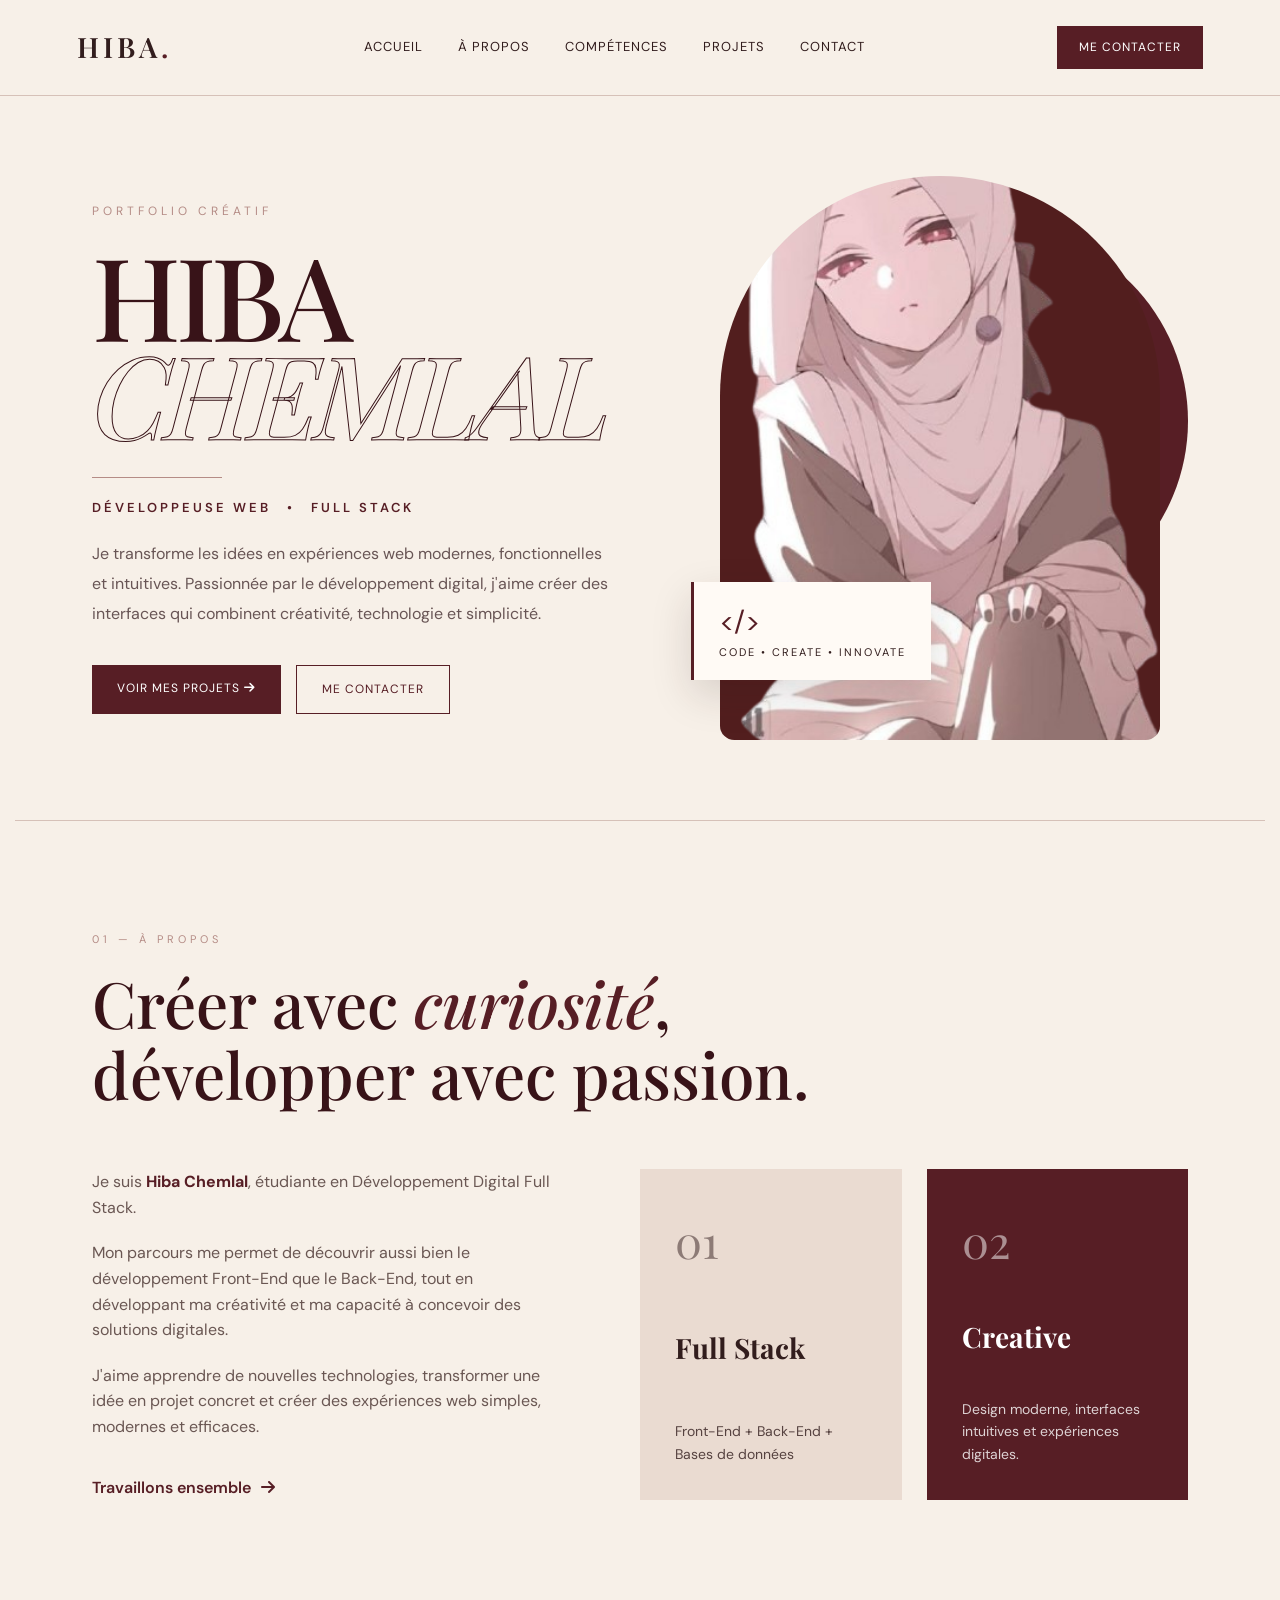
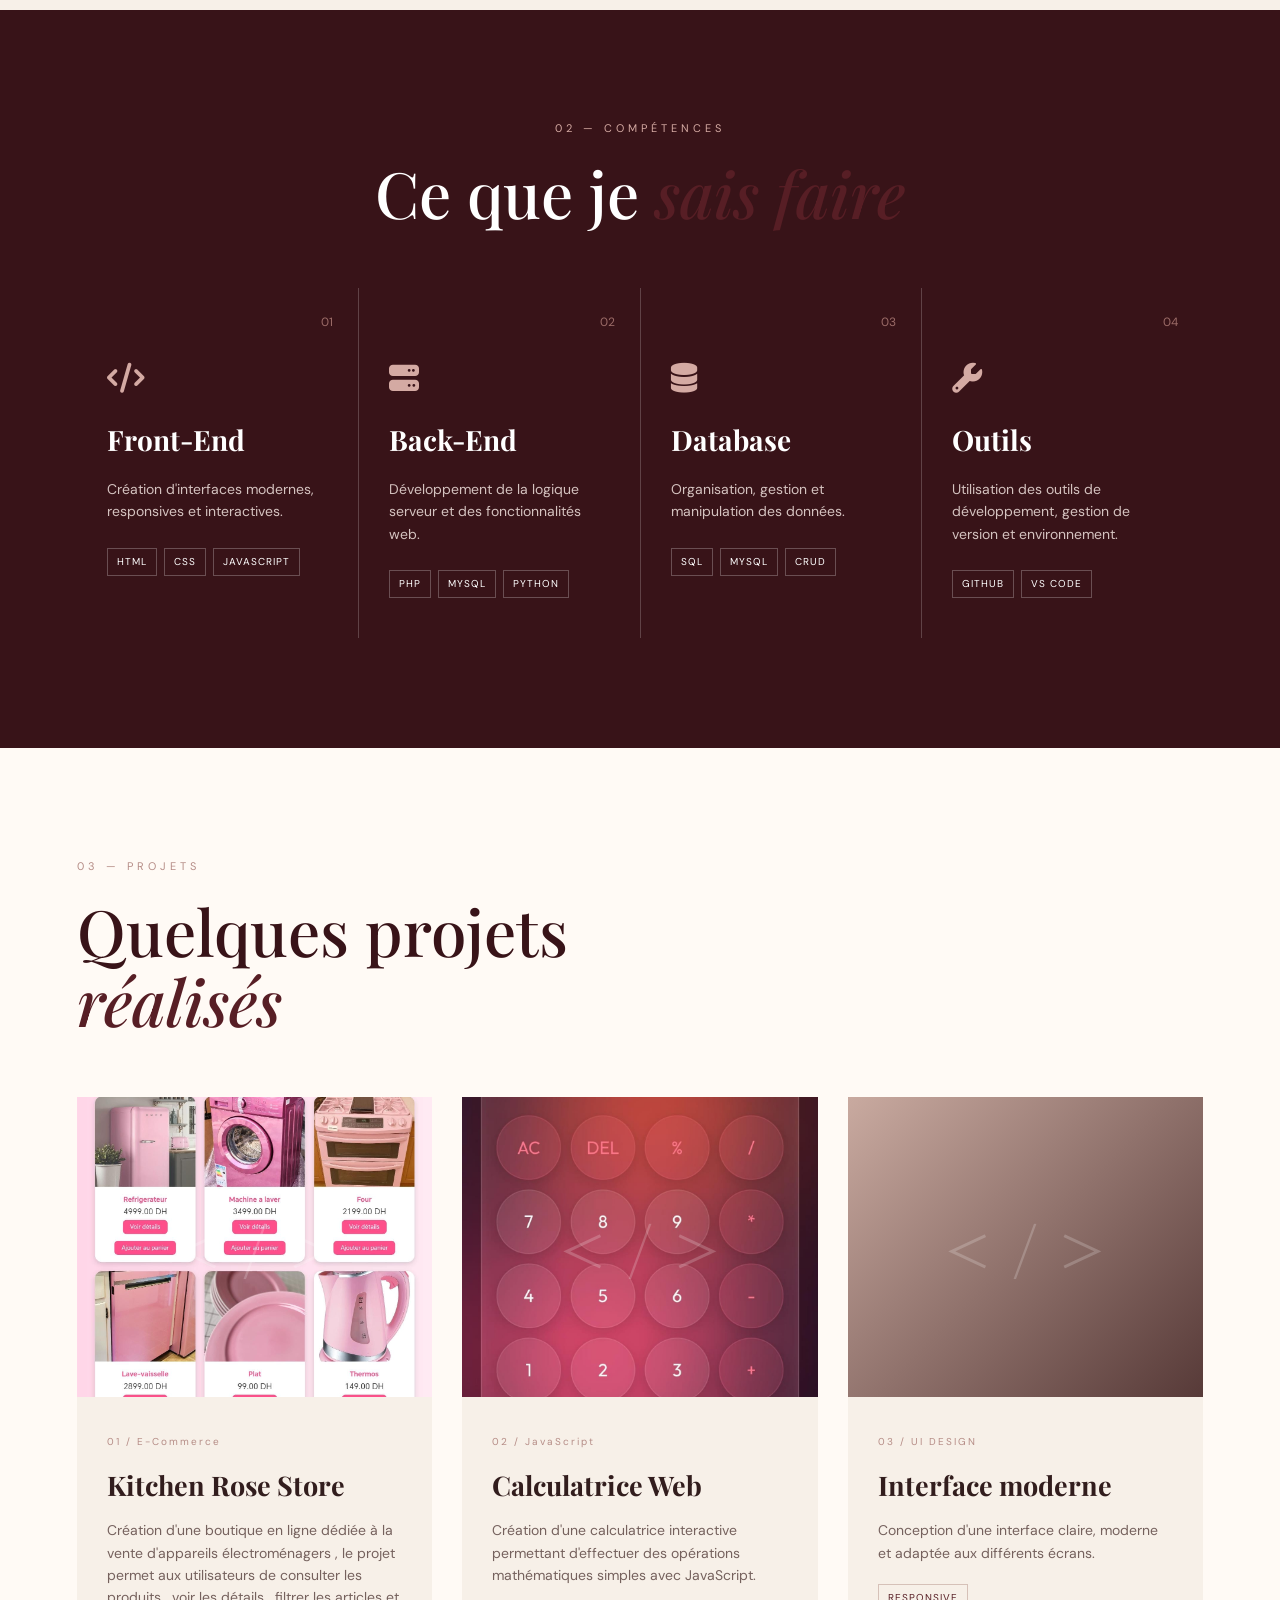
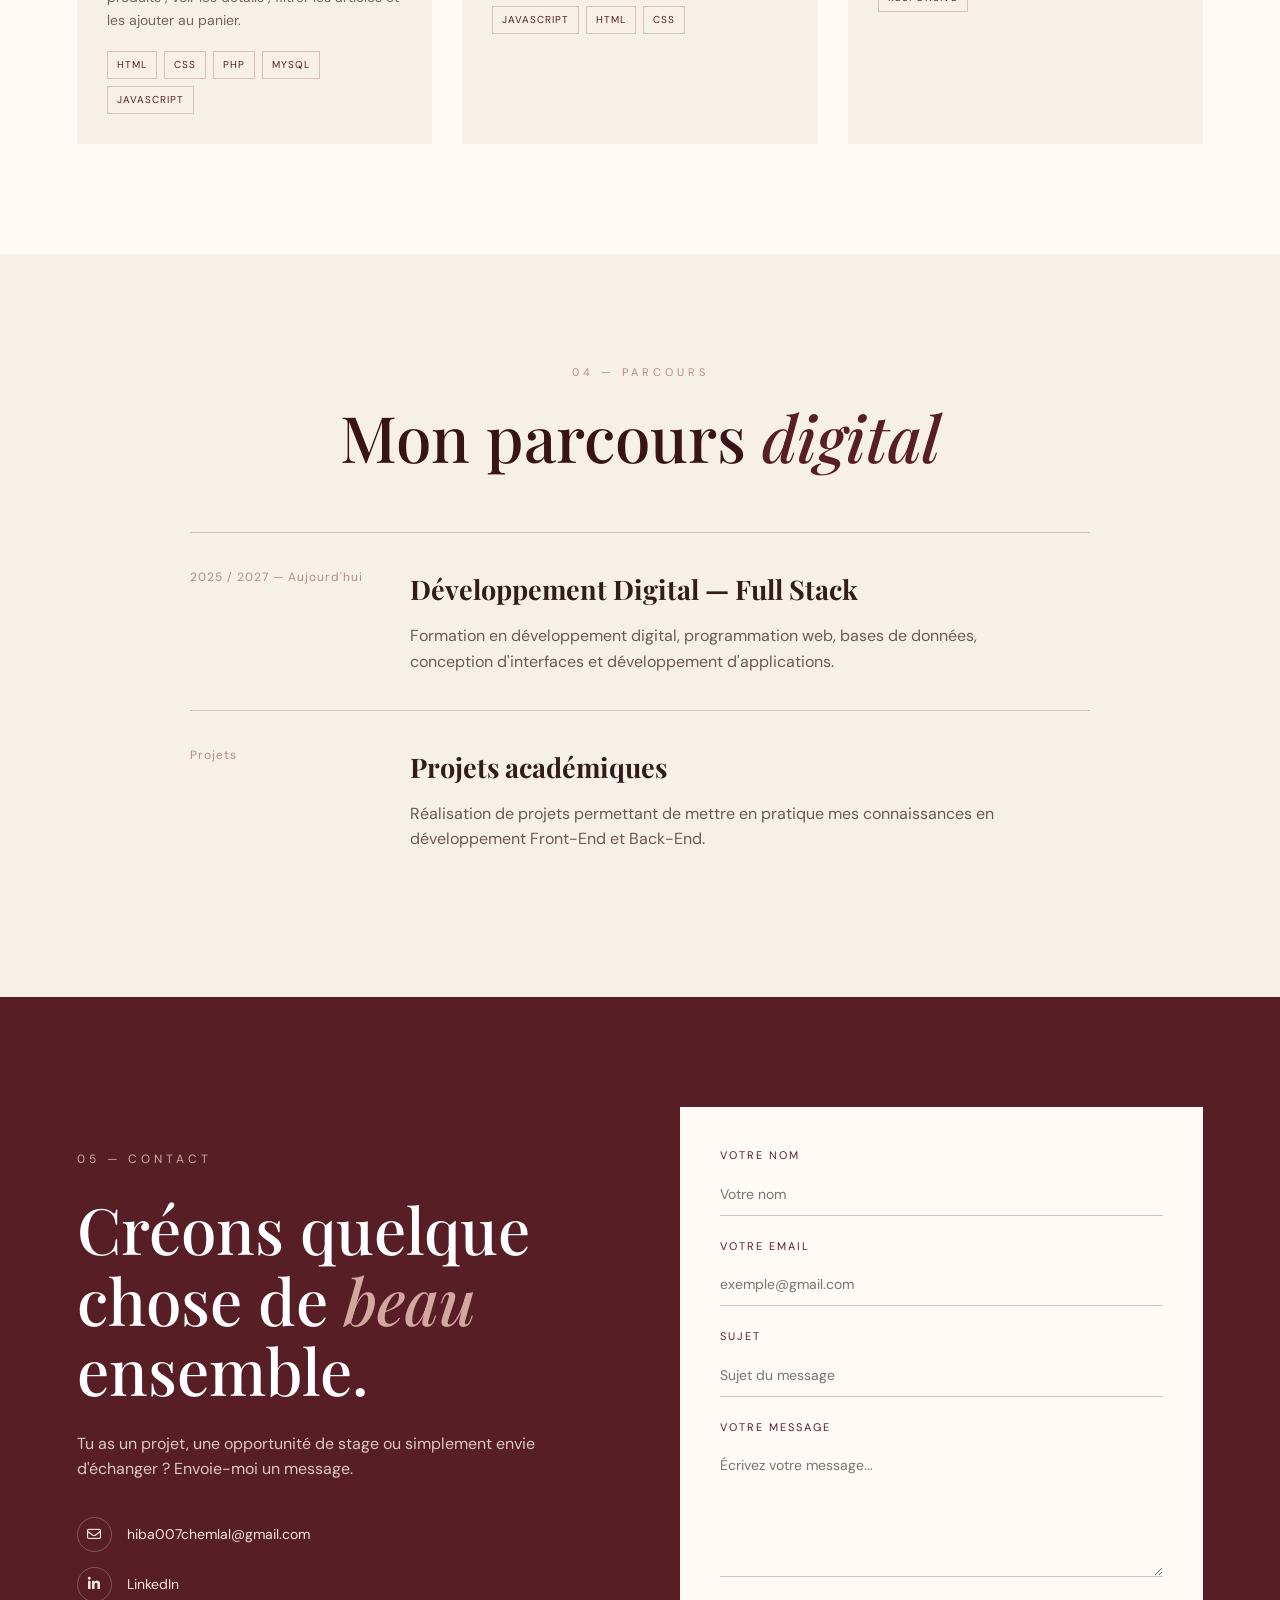
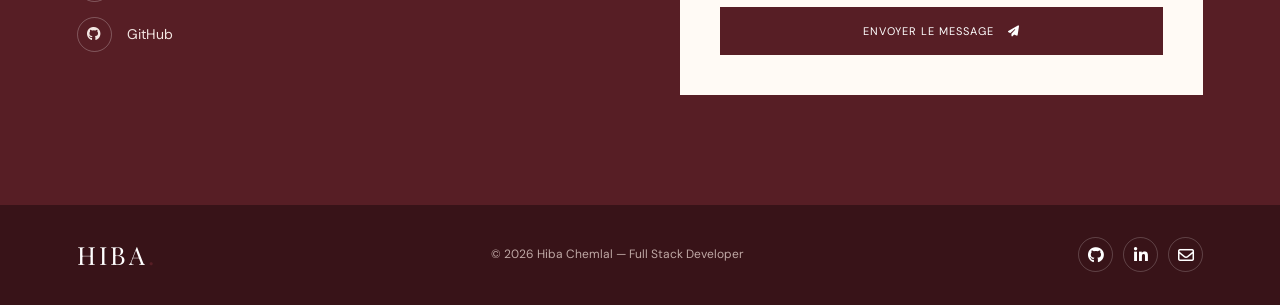
==== index.html @ 927cc849 "Update index.html" ====
<!DOCTYPE html>
<html lang="fr">

<head>
    <meta charset="UTF-8">
    <meta name="viewport" content="width=device-width, initial-scale=1.0">

    <title>Hiba Chemlal | Full Stack Developer</title>

    <meta name="description" content="Portfolio de Hiba Chemlal, étudiante en Développement Digital Full Stack.">

    <!-- Google Fonts -->
    <link rel="preconnect" href="https://fonts.googleapis.com">
    <link rel="preconnect" href="https://fonts.gstatic.com" crossorigin>

    <link
        href="https://fonts.googleapis.com/css2?family=DM+Sans:wght@400;500;600;700&family=Playfair+Display:ital,wght@0,500;0,600;1,500&display=swap"
        rel="stylesheet">

    <!-- Icons -->
    <link rel="stylesheet" href="https://cdnjs.cloudflare.com/ajax/libs/font-awesome/6.5.2/css/all.min.css">
    <style>
        /* =========================================
   RESET
========================================= */

        * {
            margin: 0;
            padding: 0;
            box-sizing: border-box;
        }

        html {
            scroll-behavior: smooth;
        }

        body {
            font-family: "DM Sans", sans-serif;
            background: #f7f0e8;
            color: #321d1d;
            line-height: 1.6;
        }

        a {
            text-decoration: none;
            color: inherit;
        }

        img {
            max-width: 100%;
            display: block;
        }


        /* =========================================
   VARIABLES
========================================= */

        :root {

            --cream: #f7f0e8;

            --cream-light: #fffaf5;

            --brown: #321d1d;

            --wine: #571e25;

            --wine-dark: #381318;

            --rose: #b58c86;

            --line: #d6c1b8;

            --white: #ffffff;

            --max-width: 1250px;
        }


        /* =========================================
   HEADER
========================================= */

        .header {

            width: 100%;

            padding: 25px 6%;

            display: flex;

            align-items: center;

            justify-content: space-between;

            border-bottom: 1px solid var(--line);

            background: rgba(247, 240, 232, 0.95);

            position: sticky;

            top: 0;

            z-index: 1000;

            backdrop-filter: blur(10px);
        }


        .logo {

            font-family: "Playfair Display", serif;

            font-size: 28px;

            letter-spacing: 4px;

            font-weight: 600;
        }

        .logo span,
        .footer-logo span {

            color: var(--wine);

        }


        .navbar {

            display: flex;

            gap: 35px;
        }


        .navbar a {

            font-size: 13px;

            text-transform: uppercase;

            letter-spacing: 1px;

            position: relative;
        }


        .navbar a::after {

            content: "";

            position: absolute;

            bottom: -7px;

            left: 0;

            width: 0;

            height: 1px;

            background: var(--wine);

            transition: 0.3s;
        }


        .navbar a:hover::after {

            width: 100%;
        }


        .header-btn {

            background: var(--wine);

            color: white;

            padding: 12px 22px;

            font-size: 12px;

            text-transform: uppercase;

            letter-spacing: 1px;

            transition: 0.3s;
        }


        .header-btn:hover {

            background: var(--brown);

            transform: translateY(-2px);
        }


        /* =========================================
   HERO
========================================= */

        .hero {

            max-width: var(--max-width);

            margin: auto;

            min-height: 680px;

            padding: 80px 6%;

            display: grid;

            grid-template-columns: 1.05fr 0.95fr;

            align-items: center;

            gap: 50px;

            position: relative;

            overflow: hidden;
        }


        .hero-content {

            position: relative;

            z-index: 2;
        }


        .small-title {

            font-size: 12px;

            letter-spacing: 4px;

            text-transform: uppercase;

            color: var(--rose);

            margin-bottom: 25px;
        }


        .hero h1 {

            font-family: "Playfair Display", serif;

            font-size: clamp(70px, 9vw, 135px);

            font-weight: 500;

            line-height: 0.85;

            letter-spacing: -5px;

            color: var(--wine-dark);
        }


        .hero h1 span {

            font-style: italic;

            color: transparent;

            -webkit-text-stroke: 1px var(--wine-dark);
        }


        .hero-line {

            width: 130px;

            height: 1px;

            background: var(--rose);

            margin: 35px 0 20px;
        }


        .role {

            font-size: 13px;

            letter-spacing: 3px;

            color: var(--wine);

            font-weight: 600;

            margin-bottom: 20px;
        }


        .role span {

            margin: 0 10px;
        }


        .intro {

            max-width: 520px;

            color: #685555;

            font-size: 16px;

            line-height: 1.9;
        }


        .hero-buttons {

            display: flex;

            gap: 15px;

            margin-top: 35px;

            flex-wrap: wrap;
        }


        .btn {

            padding: 14px 25px;

            font-size: 12px;

            text-transform: uppercase;

            letter-spacing: 1px;

            transition: 0.3s;
        }


        .btn.primary {

            background: var(--wine);

            color: white;
        }


        .btn.primary:hover {

            background: var(--brown);

            transform: translateY(-3px);
        }


        .btn.secondary {

            border: 1px solid var(--wine);

            color: var(--wine);
        }


        .btn.secondary:hover {

            background: var(--wine);

            color: white;
        }


        /* =========================================
   HERO IMAGE
========================================= */

        .hero-image {

            position: relative;

            display: flex;

            justify-content: center;

            align-items: center;
        }


        .photo-container {

            width: min(440px, 90%);

            aspect-ratio: 0.78;

            overflow: hidden;

            position: relative;

            z-index: 2;

            border-radius: 230px 230px 15px 15px;

            background: var(--wine);
        }


        .photo-container img {

            width: 100%;

            height: 100%;

            object-fit: cover;
        }


        .image-decoration {

            position: absolute;

            width: 390px;

            height: 390px;

            background: var(--wine);

            border-radius: 50%;

            top: 50px;

            right: 0;

            z-index: 0;
        }


        .code-card {

            position: absolute;

            left: 0;

            bottom: 60px;

            z-index: 5;

            background: var(--cream-light);

            padding: 18px 25px;

            box-shadow: 0 15px 40px rgba(50, 29, 29, 0.15);

            border-left: 3px solid var(--wine);
        }


        .code-card span {

            font-size: 28px;

            color: var(--wine);
        }


        .code-card p {

            font-size: 11px;

            letter-spacing: 2px;

            text-transform: uppercase;
        }


        /* =========================================
   SECTIONS
========================================= */

        .section {

            max-width: var(--max-width);

            margin: auto;

            padding: 110px 6%;
        }


        .section-heading {

            margin-bottom: 60px;
        }


        .section-heading.centered {

            text-align: center;
        }


        .section-heading>p {

            color: var(--rose);

            font-size: 11px;

            letter-spacing: 4px;

            margin-bottom: 20px;
        }


        .section-heading h2 {

            font-family: "Playfair Display", serif;

            font-weight: 500;

            font-size: clamp(42px, 5vw, 70px);

            line-height: 1.1;

            color: var(--wine-dark);
        }


        .section-heading h2 em {

            color: var(--wine);

            font-weight: 500;
        }


        /* =========================================
   ABOUT
========================================= */

        .about {

            border-top: 1px solid var(--line);
        }


        .about-grid {

            display: grid;

            grid-template-columns: 2fr 1fr 1fr;

            gap: 25px;

            align-items: stretch;
        }


        .about-text {

            padding-right: 50px;
        }


        .about-text p {

            margin-bottom: 20px;

            color: #6a5753;
        }


        .about-text strong {

            color: var(--wine);
        }


        .text-link {

            display: inline-flex;

            align-items: center;

            gap: 10px;

            color: var(--wine);

            font-weight: 600;

            margin-top: 15px;
        }


        .text-link i {

            transition: 0.3s;
        }


        .text-link:hover i {

            transform: translateX(6px);
        }


        .about-card {

            padding: 35px;

            background: #eadbd1;

            min-height: 260px;

            display: flex;

            flex-direction: column;

            justify-content: space-between;
        }


        .about-card.dark {

            background: var(--wine);

            color: white;
        }


        .number {

            font-family: "Playfair Display", serif;

            font-size: 45px;

            opacity: 0.5;
        }


        .about-card h3 {

            font-family: "Playfair Display", serif;

            font-size: 28px;
        }


        .about-card p {

            font-size: 14px;

            opacity: 0.8;
        }


        /* =========================================
   SKILLS
========================================= */

        .skills {

            background: var(--wine-dark);

            max-width: none;

            color: white;

            padding-left: 6%;

            padding-right: 6%;
        }


        .skills .section-heading h2 {

            color: white;
        }


        .skills .section-heading>p {

            color: #d5aaa3;
        }


        .skills-grid {

            max-width: var(--max-width);

            margin: auto;

            display: grid;

            grid-template-columns: repeat(4, 1fr);

            gap: 1px;

            background: rgba(255, 255, 255, 0.2);
        }


        .skill-card {

            padding: 40px 30px;

            background: var(--wine-dark);

            min-height: 330px;

            position: relative;

            transition: 0.3s;
        }


        .skill-card:hover {

            background: #4b191f;

            transform: translateY(-5px);
        }


        .skill-number {

            position: absolute;

            top: 25px;

            right: 25px;

            color: #9c6c68;

            font-size: 12px;
        }


        .skill-card>i {

            font-size: 30px;

            margin-top: 35px;

            margin-bottom: 25px;

            color: #d4aaa3;
        }


        .skill-card h3 {

            font-family: "Playfair Display", serif;

            font-size: 28px;

            margin-bottom: 15px;
        }


        .skill-card p {

            color: #d5c3c0;

            font-size: 14px;

            margin-bottom: 25px;
        }


        .tags {

            display: flex;

            flex-wrap: wrap;

            gap: 7px;
        }


        .tags span,
        .project-tags span {

            border: 1px solid rgba(255, 255, 255, 0.25);

            padding: 5px 9px;

            font-size: 10px;

            text-transform: uppercase;

            letter-spacing: 1px;
        }


        /* =========================================
   PROJECTS
========================================= */

        .projects {

            background: var(--cream-light);

            max-width: none;

            padding-left: 6%;

            padding-right: 6%;
        }


        .projects>.section-heading,
        .projects-grid {

            max-width: var(--max-width);

            margin-left: auto;

            margin-right: auto;
        }


        .projects-grid {

            display: grid;

            grid-template-columns: repeat(3, 1fr);

            gap: 30px;
        }


        .project-card {

            background: var(--cream);

            overflow: hidden;

            transition: 0.3s;
        }


        .project-card:hover {

            transform: translateY(-8px);

            box-shadow: 0 20px 50px rgba(50, 29, 29, 0.12);
        }


        .project-image {

            height: 300px;

            position: relative;

            display: flex;

            align-items: center;

            justify-content: center;

            overflow: hidden;
        }


        .project-one {
    background-image: url('e-boutique.jpeg'); 
    background-size: cover;
    background-position: center;
}

.project-two {
    background-image: url('calculator.jpeg'); 
    background-size: cover;
    background-position: center;
}

        .project-three {

            background:
                linear-gradient(135deg,
                    #c9aaa0,
                    #573a38);
        }


        .project-image::before {

            content: "< / >";

            font-family: "Playfair Display", serif;

            font-size: 75px;

            color: rgba(255, 255, 255, 0.2);

            position: absolute;
        }


        .project-overlay {

            position: absolute;

            inset: 0;

            display: flex;

            justify-content: center;

            align-items: center;

            background: rgba(55, 18, 23, 0.75);

            opacity: 0;

            transition: 0.3s;
        }


        .project-overlay i {

            color: white;

            font-size: 30px;
        }


        .project-card:hover .project-overlay {

            opacity: 1;
        }


        .project-info {

            padding: 30px;
        }


        .project-info>span {

            font-size: 10px;

            color: var(--rose);

            letter-spacing: 2px;
        }


        .project-info h3 {

            font-family: "Playfair Display", serif;

            font-size: 27px;

            margin: 12px 0;
        }


        .project-info p {

            color: #75615d;

            font-size: 14px;

            margin-bottom: 20px;
        }


        .project-tags {

            display: flex;

            flex-wrap: wrap;

            gap: 7px;
        }


        .project-tags span {

            color: var(--wine);

            border-color: var(--line);
        }


        /* =========================================
   EXPERIENCE
========================================= */

        .timeline {

            max-width: 900px;

            margin: auto;
        }


        .timeline-item {

            display: grid;

            grid-template-columns: 180px 1fr;

            gap: 40px;

            padding: 35px 0;

            border-top: 1px solid var(--line);
        }


        .timeline-date {

            color: var(--rose);

            font-size: 12px;

            letter-spacing: 1px;
        }


        .timeline-content h3 {

            font-family: "Playfair Display", serif;

            font-size: 27px;

            margin-bottom: 12px;
        }


        .timeline-content p {

            color: #6b5955;

            max-width: 650px;
        }


        /* =========================================
   CONTACT
========================================= */

        .contact {

            max-width: none;

            background: var(--wine);

            color: white;

            padding-left: 6%;

            padding-right: 6%;
        }


        .contact-container {

            max-width: var(--max-width);

            margin: auto;

            display: grid;

            grid-template-columns: 1fr 1fr;

            gap: 80px;

            align-items: center;
        }


        .contact-intro .small-title {

            color: #d4aaa3;
        }


        .contact-intro h2 {

            font-family: "Playfair Display", serif;

            font-size: clamp(45px, 5vw, 70px);

            line-height: 1.1;

            font-weight: 500;

            margin-bottom: 25px;
        }


        .contact-intro h2 em {

            color: #d3a7a0;
        }


        .contact-intro>p:not(.small-title) {

            color: #dbc9c6;

            max-width: 500px;

            margin-bottom: 35px;
        }


        .contact-links {

            display: flex;

            flex-direction: column;

            gap: 15px;
        }


        .contact-links a {

            display: flex;

            align-items: center;

            gap: 15px;

            color: #f3e6e2;

            font-size: 14px;
        }


        .contact-links i {

            width: 35px;

            height: 35px;

            border: 1px solid rgba(255, 255, 255, 0.25);

            border-radius: 50%;

            display: flex;

            align-items: center;

            justify-content: center;
        }


        /* FORM */

        .contact-form-box {

            background: var(--cream-light);

            color: var(--brown);

            padding: 40px;
        }


        .input-group {

            margin-bottom: 22px;
        }


        .input-group label {

            display: block;

            font-size: 11px;

            text-transform: uppercase;

            letter-spacing: 2px;

            margin-bottom: 8px;

            color: var(--wine);
        }


        .input-group input,
        .input-group textarea {

            width: 100%;

            border: none;

            border-bottom: 1px solid var(--line);

            background: transparent;

            padding: 12px 0;

            outline: none;

            font-family: inherit;

            font-size: 14px;

            color: var(--brown);

            resize: vertical;
        }


        .input-group input:focus,
        .input-group textarea:focus {

            border-color: var(--wine);
        }


        .send-btn {

            width: 100%;

            border: none;

            background: var(--wine);

            color: white;

            padding: 17px;

            cursor: pointer;

            font-family: inherit;

            text-transform: uppercase;

            letter-spacing: 1px;

            font-size: 11px;

            transition: 0.3s;
        }


        .send-btn:hover {

            background: var(--brown);
        }


        .send-btn i {

            margin-left: 10px;
        }


        /* =========================================
   FOOTER
========================================= */

        footer {

            background: var(--wine-dark);

            color: white;

            padding: 30px 6%;

            display: flex;

            justify-content: space-between;

            align-items: center;

            gap: 20px;

            flex-wrap: wrap;
        }


        .footer-logo {

            font-family: "Playfair Display", serif;

            font-size: 25px;

            letter-spacing: 3px;
        }


        footer p {

            color: #bfa8a5;

            font-size: 12px;
        }


        .socials {

            display: flex;

            gap: 10px;
        }


        .socials a {

            width: 35px;

            height: 35px;

            border: 1px solid rgba(255, 255, 255, 0.2);

            border-radius: 50%;

            display: flex;

            align-items: center;

            justify-content: center;

            transition: 0.3s;
        }


        .socials a:hover {

            background: white;

            color: var(--wine);
        }


        /* =========================================
   RESPONSIVE — TABLET
========================================= */

        @media (max-width: 1000px) {

            .navbar {

                gap: 15px;
            }

            .header-btn {

                display: none;
            }

            .hero {

                grid-template-columns: 1fr 1fr;

                padding-top: 60px;
            }

            .hero h1 {

                font-size: 80px;
            }

            .skills-grid {

                grid-template-columns: repeat(2, 1fr);
            }

            .projects-grid {

                grid-template-columns: 1fr 1fr;
            }

            .about-grid {

                grid-template-columns: 1fr 1fr;
            }

            .about-text {

                grid-column: 1 / -1;

                padding-right: 0;
            }

        }


        /* =========================================
   RESPONSIVE — MOBILE
========================================= */

        @media (max-width: 700px) {

            .header {

                padding: 18px 5%;

                position: relative;
            }

            .navbar {

                display: none;
            }

            .logo {

                font-size: 23px;
            }


            .hero {

                grid-template-columns: 1fr;

                padding: 60px 5%;

                text-align: center;

                min-height: auto;
            }


            .hero h1 {

                font-size: clamp(60px, 18vw, 90px);

                letter-spacing: -3px;
            }


            .hero-line {

                margin: 25px auto 18px;
            }


            .intro {

                margin: auto;
            }


            .hero-buttons {

                justify-content: center;
            }


            .hero-image {

                margin-top: 40px;
            }


            .image-decoration {

                width: 300px;

                height: 300px;

                right: 50%;

                transform: translateX(50%);
            }


            .photo-container {

                width: 75%;

            }


            .code-card {

                left: 3%;

                bottom: 30px;
            }


            .section {

                padding: 80px 5%;
            }


            .section-heading {

                margin-bottom: 40px;
            }


            .section-heading h2 {

                font-size: 45px;
            }


            .about-grid {

                grid-template-columns: 1fr;
            }


            .about-text {

                grid-column: auto;
            }


            .skills {

                padding-left: 5%;

                padding-right: 5%;
            }


            .skills-grid {

                grid-template-columns: 1fr;
            }


            .projects {

                padding-left: 5%;

                padding-right: 5%;
            }


            .projects-grid {

                grid-template-columns: 1fr;
            }


            .project-image {

                height: 250px;
            }


            .timeline-item {

                grid-template-columns: 1fr;

                gap: 10px;
            }


            .contact {

                padding-left: 5%;

                padding-right: 5%;
            }


            .contact-container {

                grid-template-columns: 1fr;

                gap: 50px;
            }


            .contact-form-box {

                padding: 25px;
            }


            .contact-intro h2 {

                font-size: 48px;
            }


            footer {

                flex-direction: column;

                text-align: center;
            }

        }


        /* =========================================
   SMALL MOBILE
========================================= */

        @media (max-width: 400px) {

            .hero h1 {

                font-size: 57px;
            }

            .section-heading h2 {

                font-size: 38px;
            }

            .contact-intro h2 {

                font-size: 40px;
            }

            .photo-container {

                width: 85%;
            }

        }

        .project-one iframe {
            width: 100%;
            height: 100%;
            border: none;
        }
    </style>
</head>

<body>

    <!-- ================= HEADER ================= -->

    <header class="header">

        <div class="logo">
            HIBA<span>.</span>
        </div>

        <nav class="navbar">
            <a href="#home">Accueil</a>
            <a href="#about">À propos</a>
            <a href="#skills">Compétences</a>
            <a href="#projects">Projets</a>
            <a href="#contact">Contact</a>
        </nav>

        <a href="#contact" class="header-btn">
            Me contacter
        </a>

    </header>


    <!-- ================= HERO ================= -->

    <section id="home" class="hero">

        <div class="hero-content">

            <p class="small-title">
                PORTFOLIO CRÉATIF
            </p>

            <h1>
                HIBA<br>
                <span>CHEMLAL</span>
            </h1>

            <div class="hero-line"></div>

            <p class="role">
                DÉVELOPPEUSE WEB <span>•</span> FULL STACK
            </p>

            <p class="intro">
                Je transforme les idées en expériences web modernes,
                fonctionnelles et intuitives. Passionnée par le
                développement digital, j'aime créer des interfaces
                qui combinent créativité, technologie et simplicité.
            </p>

            <div class="hero-buttons">

                <a href="#projects" class="btn primary">
                    Voir mes projets
                    <i class="fa-solid fa-arrow-right"></i>
                </a>

                <a href="#contact" class="btn secondary">
                    Me contacter
                </a>

            </div>

        </div>


        <div class="hero-image">

            <div class="image-decoration"></div>

            <div class="photo-container">

                <!-- Mets ta photo dans avatar.png -->

                <img src="avatar.png" alt="Photo de Hiba Chemlal">

            </div>

            <div class="code-card">
                <span>&lt;/&gt;</span>
                <p>Code • Create • Innovate</p>
            </div>

        </div>

    </section>


    <!-- ================= ABOUT ================= -->

    <section id="about" class="about section">

        <div class="section-heading">

            <p>01 — À PROPOS</p>

            <h2>
                Créer avec <em>curiosité</em>,<br>
                développer avec passion.
            </h2>

        </div>


        <div class="about-grid">

            <div class="about-text">

                <p>
                    Je suis <strong>Hiba Chemlal</strong>, étudiante en
                    Développement Digital Full Stack.
                </p>

                <p>
                    Mon parcours me permet de découvrir aussi bien
                    le développement Front-End que le Back-End,
                    tout en développant ma créativité et ma capacité
                    à concevoir des solutions digitales.
                </p>

                <p>
                    J'aime apprendre de nouvelles technologies,
                    transformer une idée en projet concret et créer
                    des expériences web simples, modernes et efficaces.
                </p>

                <a href="#contact" class="text-link">
                    Travaillons ensemble
                    <i class="fa-solid fa-arrow-right"></i>
                </a>

            </div>


            <div class="about-card">

                <div class="number">01</div>

                <h3>
                    Full Stack
                </h3>

                <p>
                    Front-End + Back-End + Bases de données
                </p>

            </div>


            <div class="about-card dark">

                <div class="number">02</div>

                <h3>
                    Creative
                </h3>

                <p>
                    Design moderne, interfaces intuitives
                    et expériences digitales.
                </p>

            </div>

        </div>

    </section>


    <!-- ================= SKILLS ================= -->

    <section id="skills" class="skills section">

        <div class="section-heading centered">

            <p>02 — COMPÉTENCES</p>

            <h2>
                Ce que je <em>sais faire</em>
            </h2>

        </div>


        <div class="skills-grid">

            <div class="skill-card">

                <span class="skill-number">01</span>

                <i class="fa-solid fa-code"></i>

                <h3>Front-End</h3>

                <p>
                    Création d'interfaces modernes,
                    responsives et interactives.
                </p>

                <div class="tags">
                    <span>HTML</span>
                    <span>CSS</span>
                    <span>JavaScript</span>
                </div>

            </div>


            <div class="skill-card">

                <span class="skill-number">02</span>

                <i class="fa-solid fa-server"></i>

                <h3>Back-End</h3>

                <p>
                    Développement de la logique serveur
                    et des fonctionnalités web.
                </p>

                <div class="tags">
                    <span>PHP</span>
                    <span>MySQL</span>
                    <span>Python</span>
                </div>

            </div>
            <div class="skill-card">

                <span class="skill-number">03</span>

                <i class="fa-solid fa-database"></i>

                <h3>Database</h3>

                <p>
                    Organisation, gestion et manipulation
                    des données.
                </p>

                <div class="tags">
                    <span>SQL</span>
                    <span>MySQL</span>
                    <span>CRUD</span>
                </div>

            </div>
            <div class="skill-card">

                <span class="skill-number">04</span>

                <i class="fa-solid fa-wrench"></i>

                <h3>Outils</h3>

                <p>
                    Utilisation des outils de développement,
                    gestion de version et environnement.
                </p>

                <div class="tags">
                    <span>GitHub</span>
                    <span>VS Code</span>
                </div>

            </div>
        </div>

    </section>


    <!-- ================= PROJECTS ================= -->

    <section id="projects" class="projects section">

        <div class="section-heading">

            <p>03 — PROJETS</p>

            <h2>
                Quelques projets<br>
                <em>réalisés</em>
            </h2>

        </div>


        <div class="projects-grid">


            <article class="project-card">

                <div class="project-image project-one">

                    <div class="project-overlay">
                        <a href="http://kitchenrosestore.kesug.com" target="_blank">
                            <i class="fa-solid fa-arrow-up-right-from-square"></i>
                        </a>
                    </div>

                </div>

                <div class="project-info">

                    <span>01 / E-Commerce</span>

                    <h3>
                        Kitchen Rose Store
                    </h3>

                    <p>
                        Création d'une boutique en ligne dédiée à la vente d'appareils électroménagers , le projet
                        permet aux utilisateurs de consulter les produits , voir les détails , filtrer les articles et
                        les ajouter au panier.
                    </p>

                    <div class="project-tags">
                        <span>HTML</span>
                        <span>CSS</span>
                        <span>PHP</span>
                        <span>MySQL</span>
                        <span>JavaScript</span>
                    </div>
                </div>
            </article>
            <article class="project-card">
    <div class="project-image project-two">
        <div class="project-overlay">
            <a href="https://hiba-007-chemlal.github.io/hiba-chemlal-portfolio/calculatrice.html" target="_blank">
                <i class="fa-solid fa-arrow-up-right-from-square"></i>
            </a>
        </div>
    </div>
    <div class="project-info">
        <span>02 / JavaScript</span>
        <h3>Calculatrice Web</h3>
        <p>
            Création d'une calculatrice interactive permettant d'effectuer des opérations mathématiques simples avec JavaScript.
        </p>
        <div class="project-tags">
            <span>JavaScript</span>
            <span>HTML</span>
            <span>CSS</span>
        </div>
    </div>
</article>
            <article class="project-card">
                <div class="project-image project-three">
                    <div class="project-overlay">
                        <i class="fa-solid fa-arrow-up-right-from-square"></i>
                    </div>
                </div>
                <div class="project-info">
                    <span>03 / UI DESIGN</span>
                    <h3>
                        Interface moderne
                    </h3>
                    <p>
                        Conception d'une interface claire,
                        moderne et adaptée aux différents écrans.
                    </p>
                    <div class="project-tags">
                        <span>Responsive</span>
                    </div>
                </div>
            </article>
        </div>
    </section>
    <!-- ================= EXPERIENCE ================= -->
    <section class="experience section">
        <div class="section-heading centered">
            <p>04 — PARCOURS</p>
            <h2>
                Mon parcours <em>digital</em>
            </h2>
        </div>
        <div class="timeline">
            <div class="timeline-item">
                <div class="timeline-date">
                    2025 / 2027 — Aujourd'hui
                </div>
                <div class="timeline-content">
                    <h3>
                        Développement Digital — Full Stack
                    </h3>
                    <p>
                        Formation en développement digital,
                        programmation web, bases de données,
                        conception d'interfaces et développement
                        d'applications.
                    </p>
                </div>
            </div>
            <div class="timeline-item">
                <div class="timeline-date">
                    Projets
                </div>
                <div class="timeline-content">
                    <h3>
                        Projets académiques
                    </h3>
                    <p>
                        Réalisation de projets permettant de mettre
                        en pratique mes connaissances en développement
                        Front-End et Back-End.
                    </p>
                </div>
            </div>
        </div>
    </section>
    <!-- ================= CONTACT ================= -->
    <section id="contact" class="contact section">
        <div class="contact-container">
            <div class="contact-intro">
                <p class="small-title">
                    05 — CONTACT
                </p>
                <h2>
                    Créons quelque chose
                    de <em>beau</em> ensemble.
                </h2>
                <p>
                    Tu as un projet, une opportunité de stage
                    ou simplement envie d'échanger ?
                    Envoie-moi un message.
                </p>
                <div class="contact-links">
                    <a href="mailto:hiba007chemlal@gmail.com">
                        <i class="fa-regular fa-envelope"></i>
                        hiba007chemlal@gmail.com
                    </a>
                    <a
                        href="https://www.linkedin.com/in/hiba-chemlal-0210b743a?utm_source=share_via&utm_content=profile&utm_medium=member_android">
                        <i class="fa-brands fa-linkedin-in"></i>
                        LinkedIn
                    </a>
                    <a href="https://github.com/Hiba-007-Chemlal/hiba-chemlal-portfolio">
                        <i class="fa-brands fa-github"></i>
                        GitHub
                    </a>
                </div>
            </div>
            <!-- FORMULAIRE -->
            <div class="contact-form-box">
                <form id="contactForm">
                    <div class="input-group">
                        <label for="name">
                            Votre nom
                        </label>
                        <input type="text" id="name" placeholder="Votre nom" required>
                    </div>
                    <div class="input-group">
                        <label for="email">
                            Votre email
                        </label>
                        <input type="email" id="email" placeholder="exemple@gmail.com" required>
                    </div>
                    <div class="input-group">
                        <label for="subject">
                            Sujet
                        </label>
                        <input type="text" id="subject" placeholder="Sujet du message" required>
                    </div>
                    <div class="input-group">
                        <label for="message">
                            Votre message
                        </label>
                        <textarea id="message" rows="6" placeholder="Écrivez votre message..." required></textarea>
                    </div>
                    <button type="submit" class="send-btn">
                        Envoyer le message
                        <i class="fa-solid fa-paper-plane"></i>
                    </button>
                </form>
            </div>
        </div>
    </section>
    <!-- ================= FOOTER ================= -->
    <footer>
        <div class="footer-logo">
            HIBA<span>.</span>
        </div>
        <p>
            © 2026 Hiba Chemlal — Full Stack Developer
        </p>
        <div class="socials">
            <a href="https://github.com/Hiba-007-Chemlal/hiba-chemlal-portfolio">
                <i class="fa-brands fa-github"></i>
            </a>
            <a href="https://www.linkedin.com/in/hiba-chemlal-0210b743a?utm_source=share_via&utm_content=profile&utm_medium=member_android"">
            <i class=" fa-brands fa-linkedin-in"></i>
            </a>
            <a href="mailto:hiba007chemlal@gmail.com">
                <i class="fa-regular fa-envelope"></i>
            </a>
        </div>
    </footer>
    <!-- ================= EMAIL SCRIPT ================= -->
    <script>
        const form = document.getElementById("contactForm");
        form.addEventListener("submit", function (event) {
            event.preventDefault();
            const name =
                document.getElementById("name").value;
            const email =
                document.getElementById("email").value;
            const subject =
                document.getElementById("subject").value;
            const message =
                document.getElementById("message").value;
            const destination =
                "hiba007chemlal@gmail.com";
            const emailSubject =
                encodeURIComponent(subject);
            const emailBody =
                encodeURIComponent(
                    `
Bonjour Hiba,
Nom : ${name}
Email : ${email}
Message :
${message}
--------------------
Message envoyé depuis le portfolio de Hiba Chemlal.
`
                );
            window.location.href =
                `mailto:${destination}?subject=${emailSubject}&body=${emailBody}`;
        });
    </script>
</body>

</html>
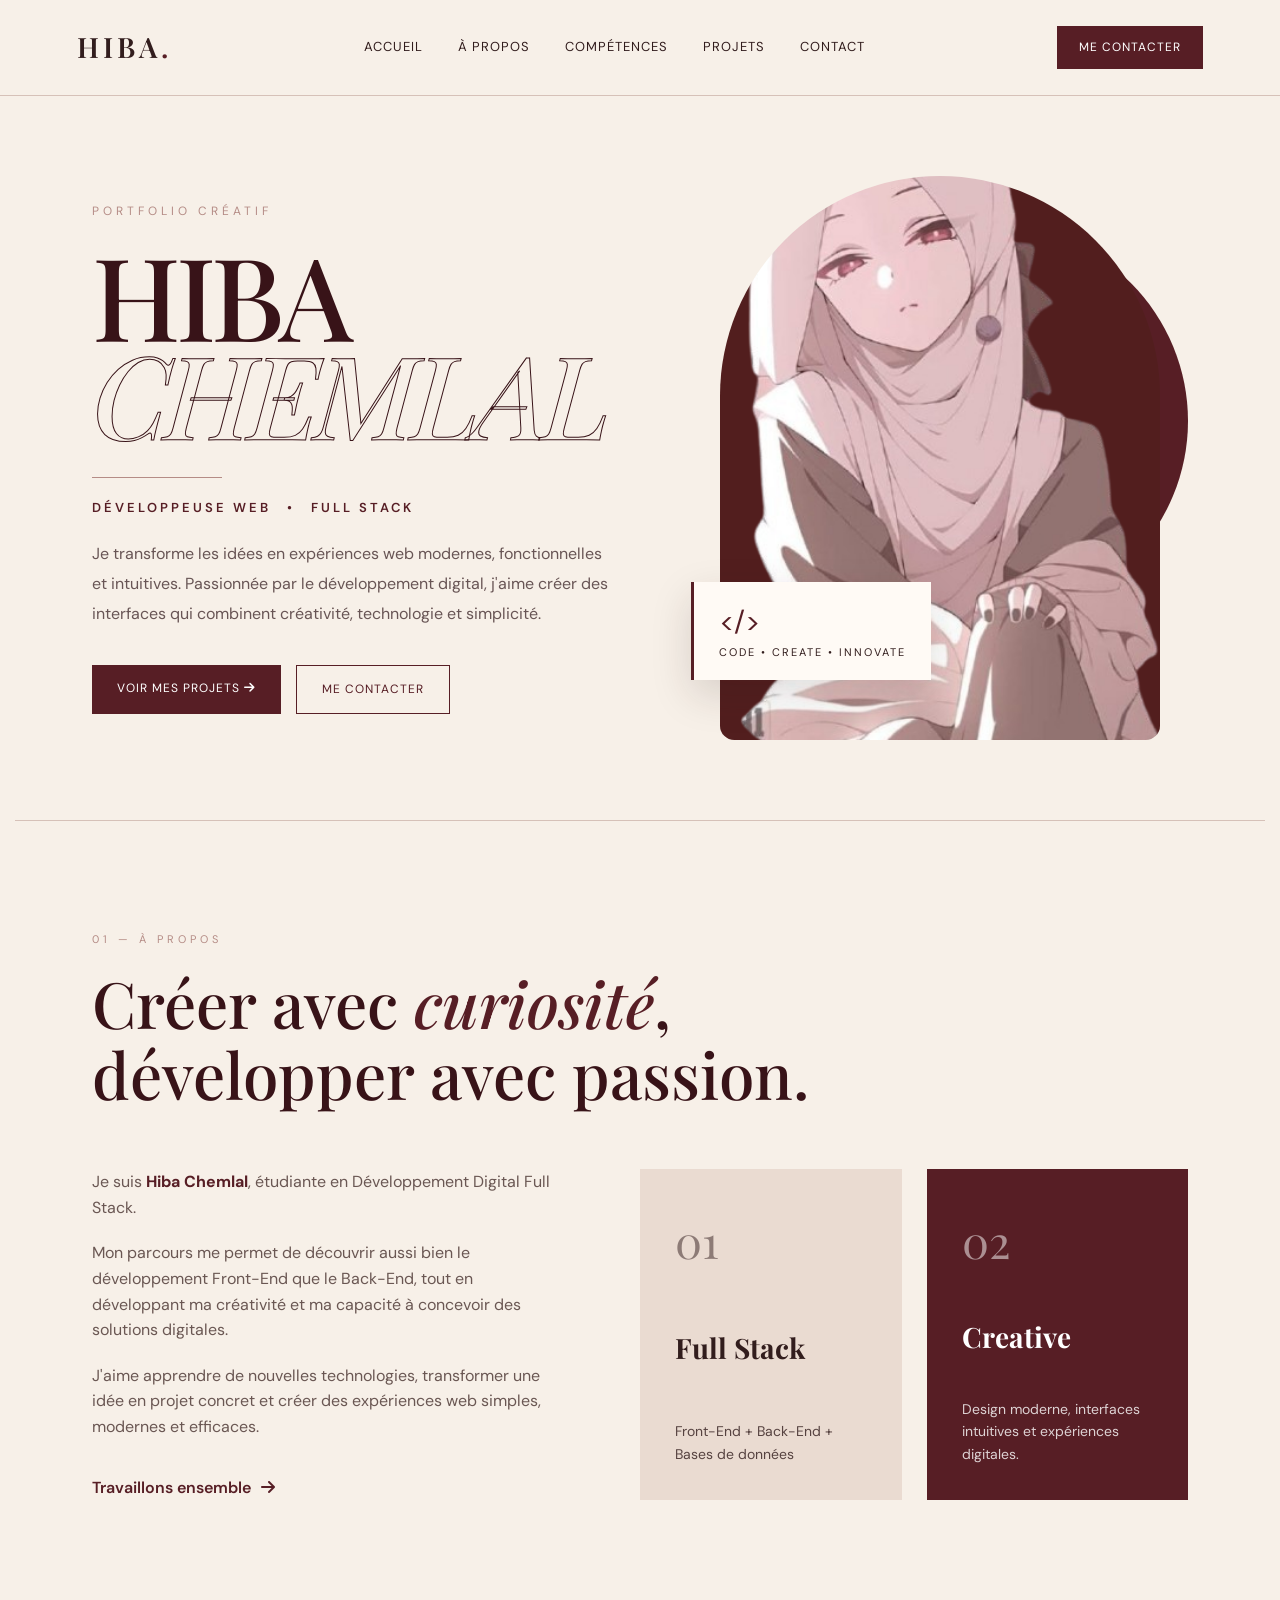
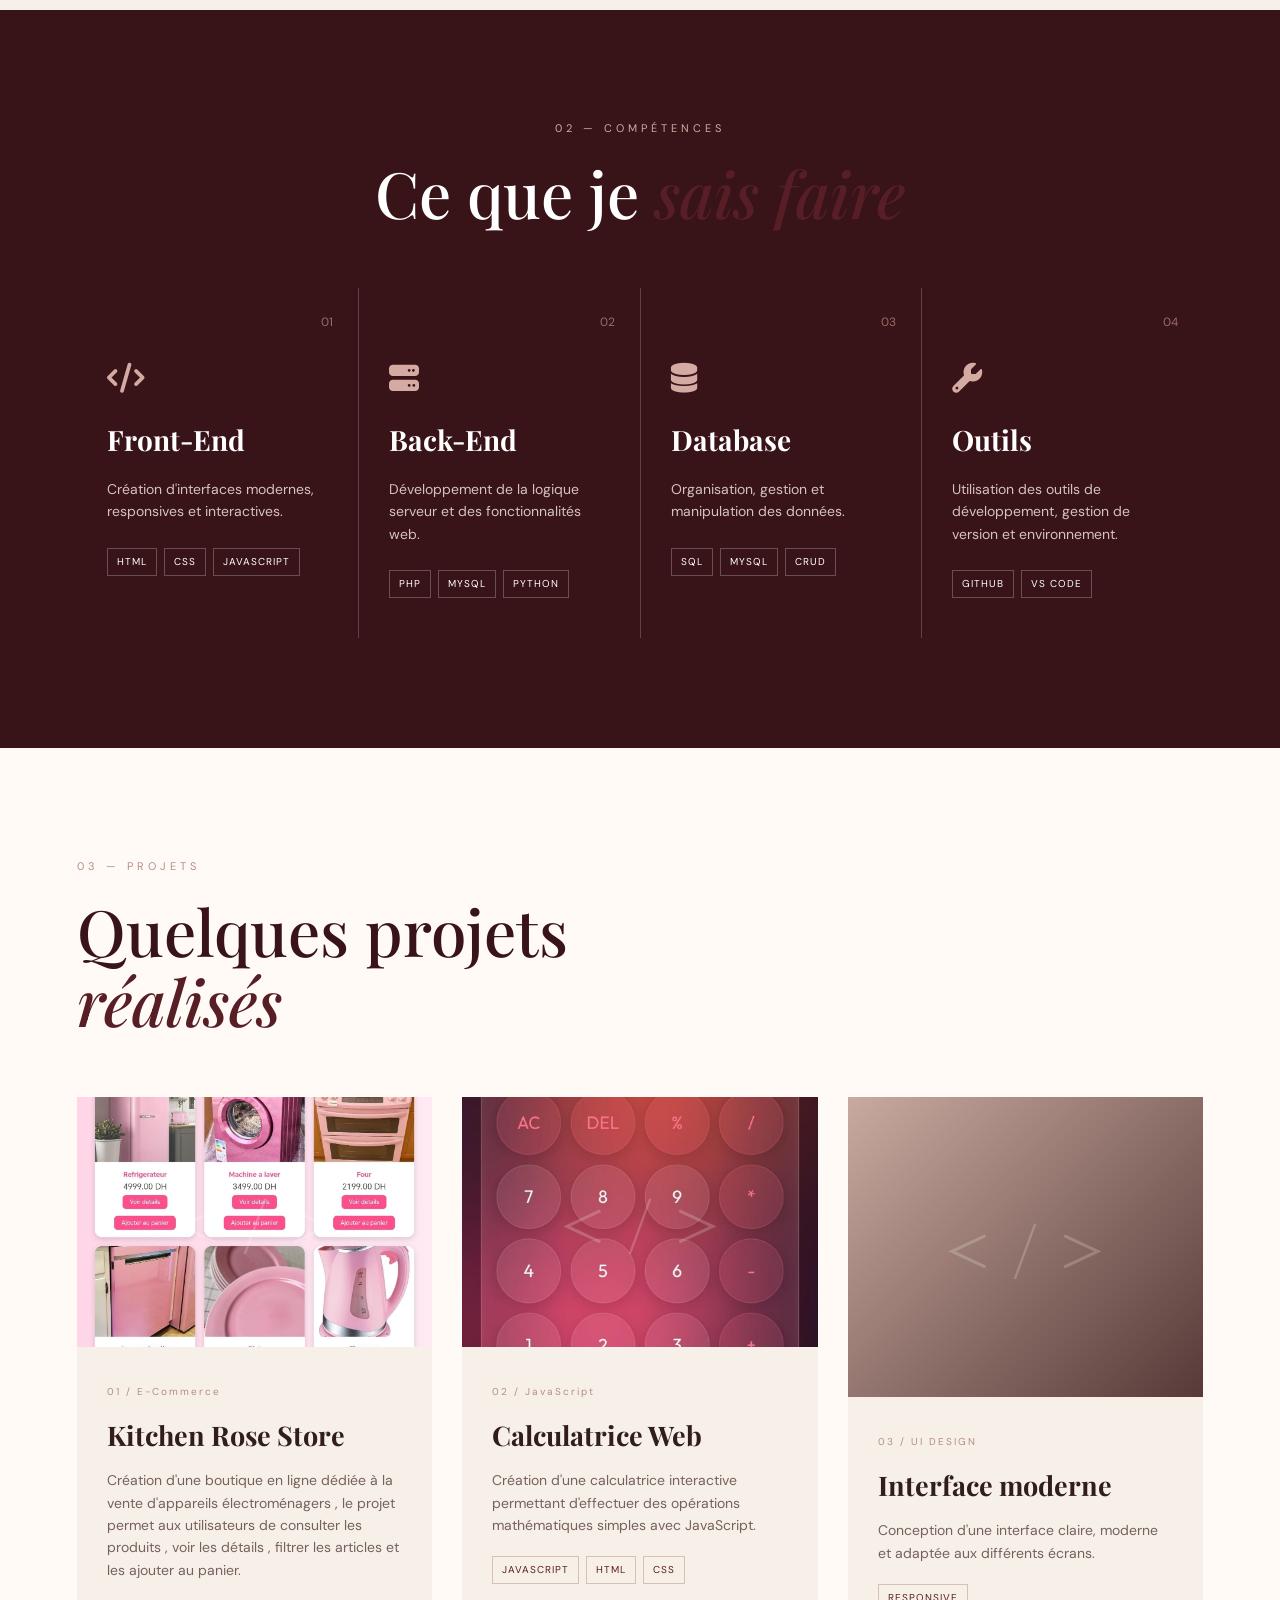
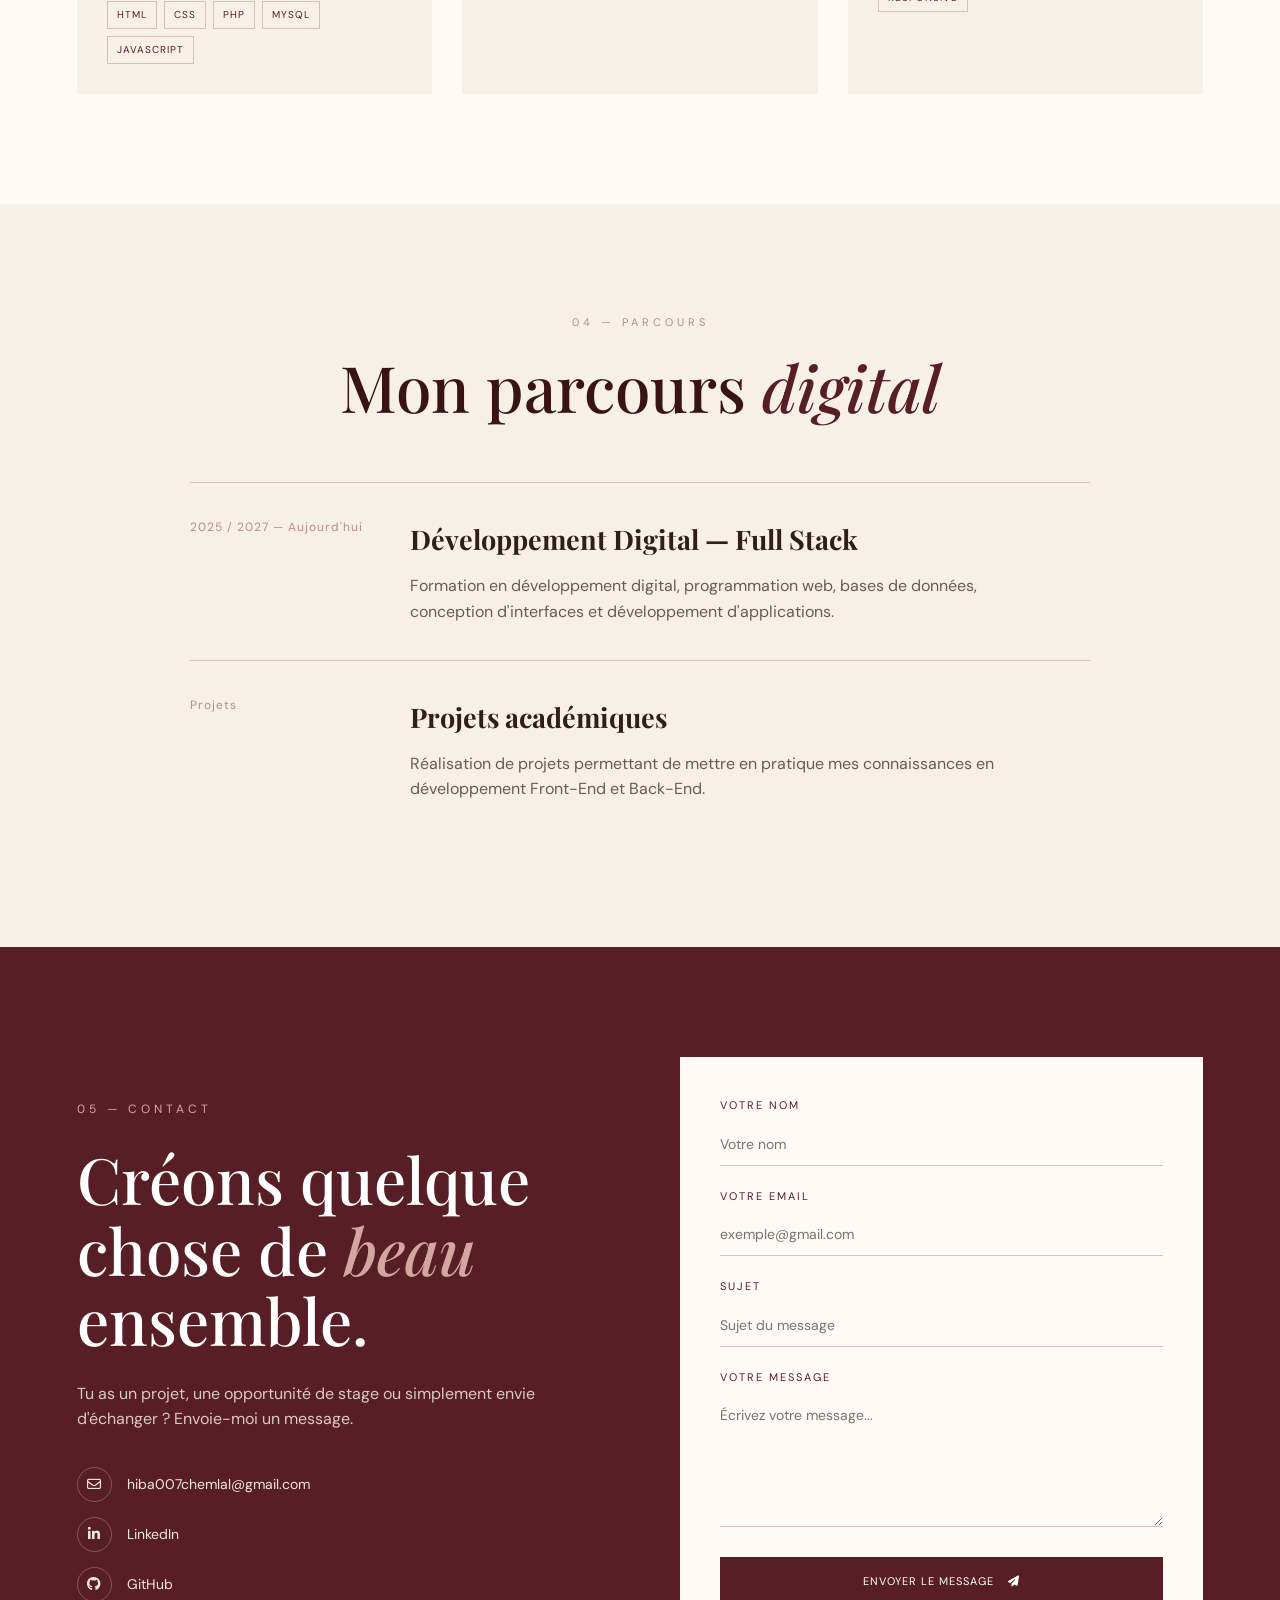
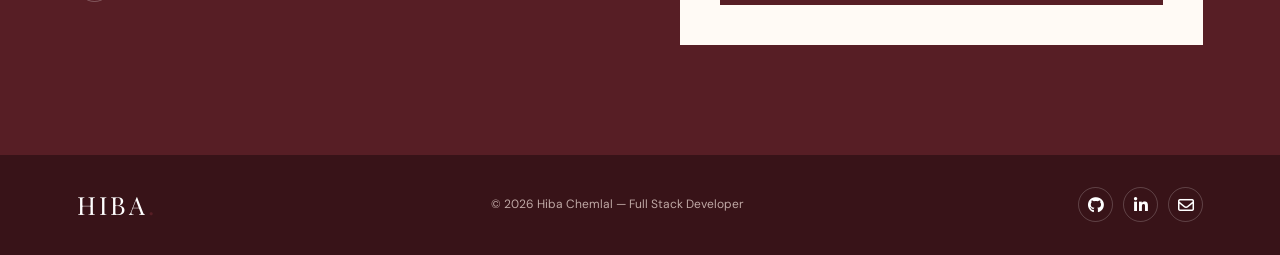
==== commit 3decbb8b: "Update index.html" ====
--- a/index.html
+++ b/index.html
@@ -854,7 +854,7 @@
 
 
         .project-image {
-
+            width:100%;
             height: 300px;
 
             position: relative;
@@ -866,6 +866,7 @@
             justify-content: center;
 
             overflow: hidden;
+            background-repeat: no-repeat;
         }
 
 
@@ -873,12 +874,14 @@
     background-image: url('e-boutique.jpeg'); 
     background-size: cover;
     background-position: center;
+    height:250px;        
 }
 
 .project-two {
     background-image: url('calculator.jpeg'); 
     background-size: cover;
     background-position: center;
+    height:250px;  
 }
 
         .project-three {
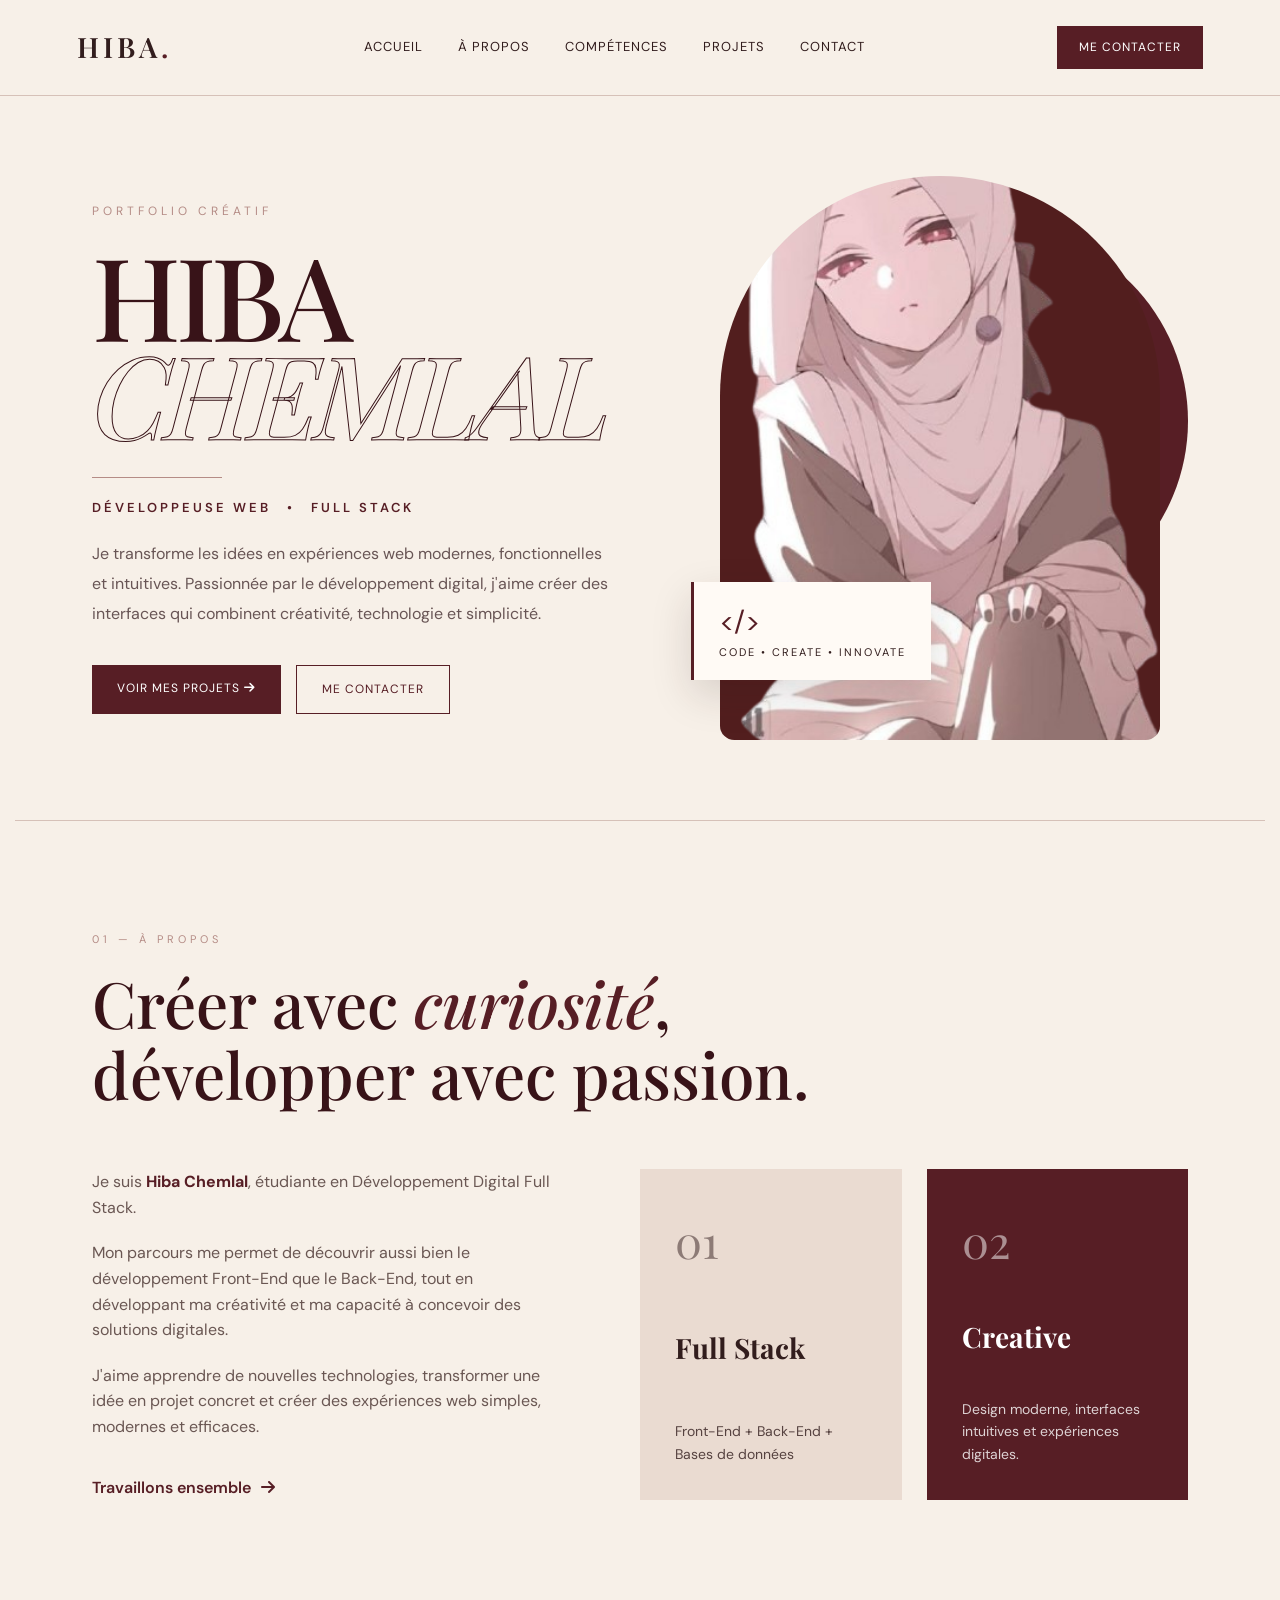
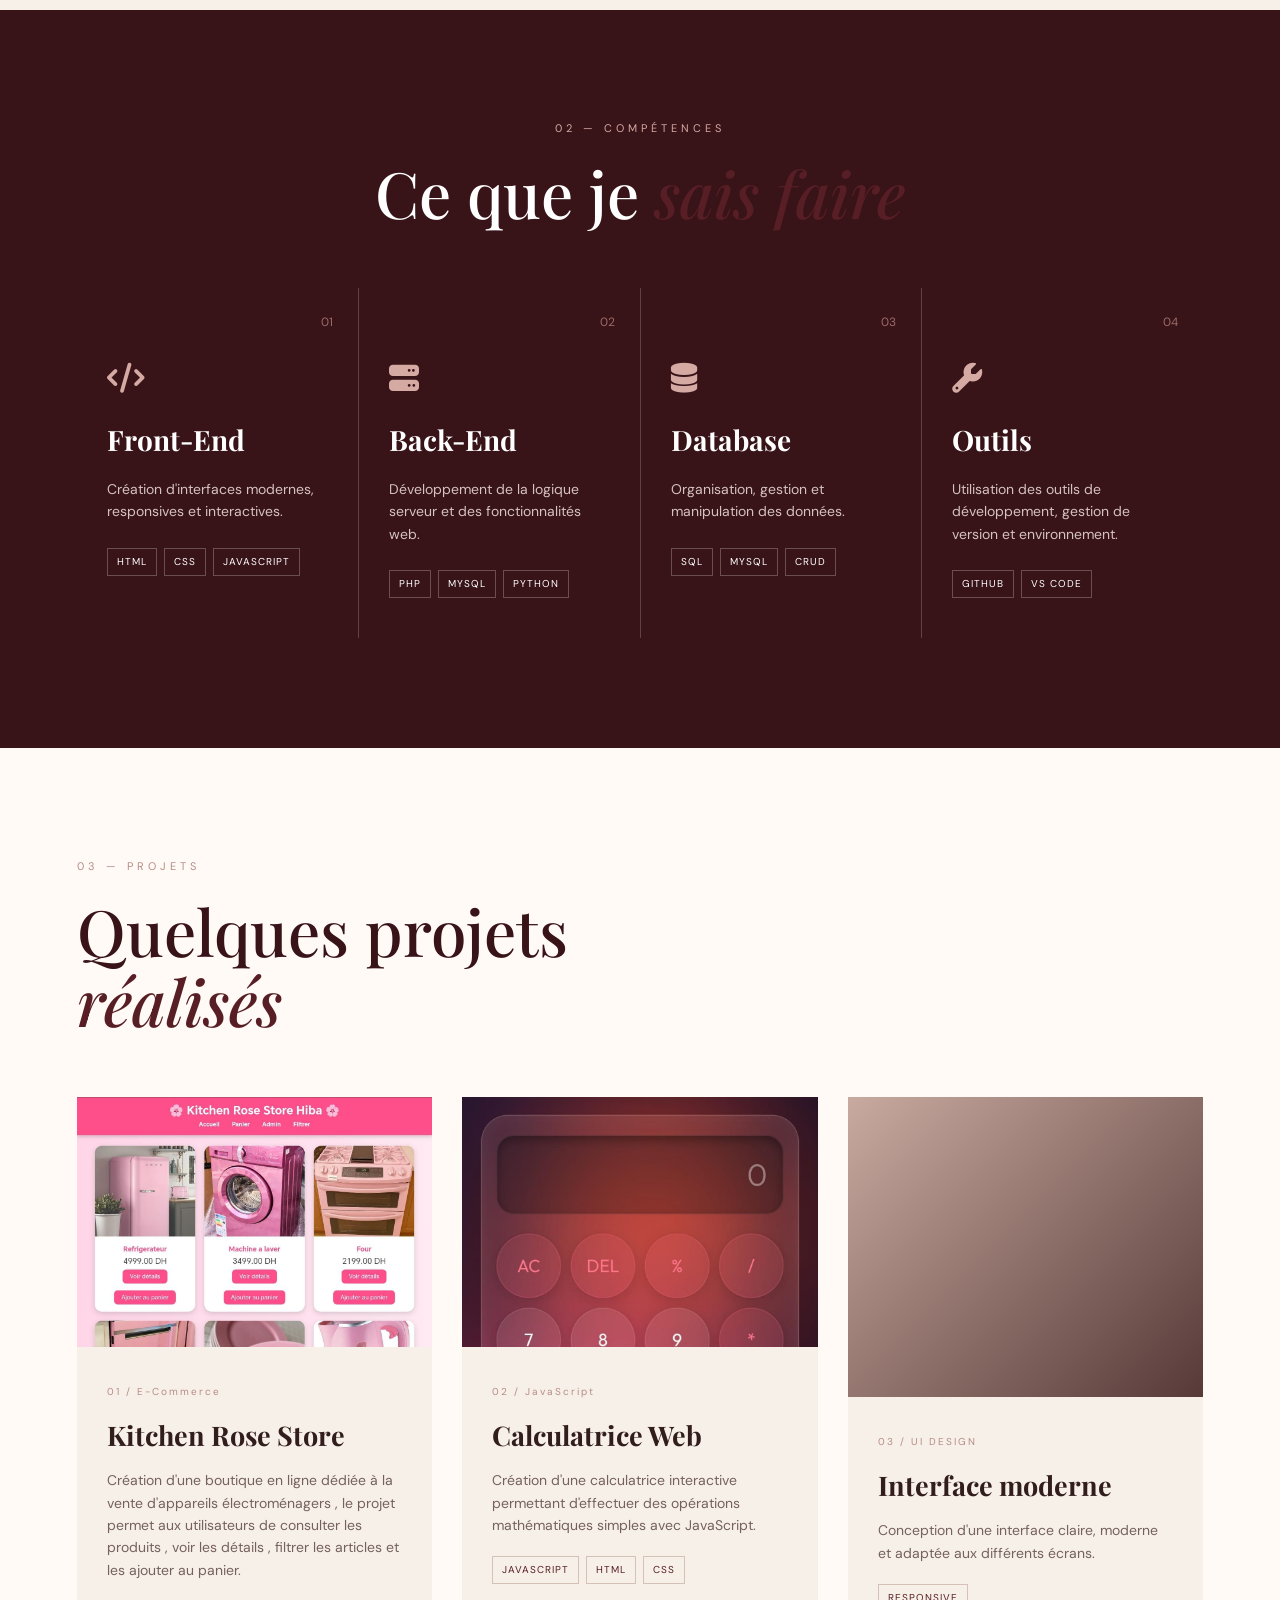
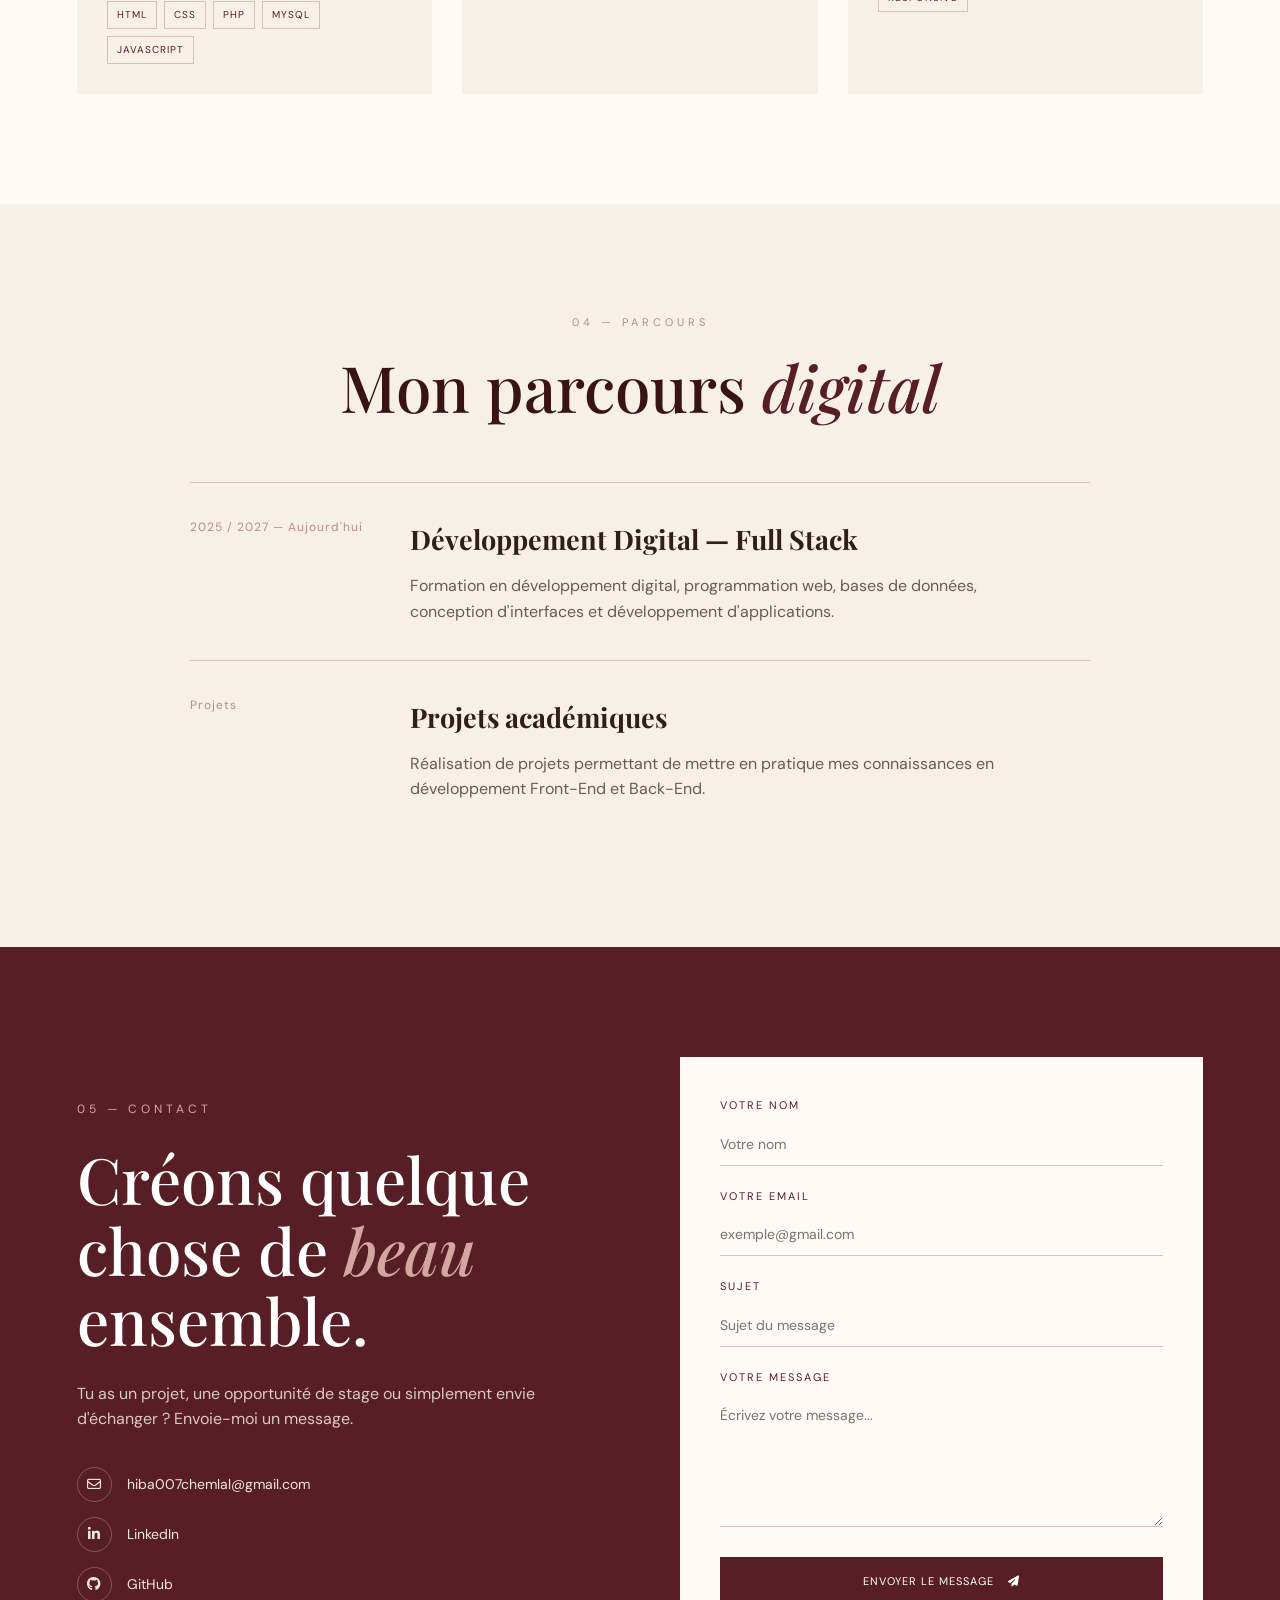
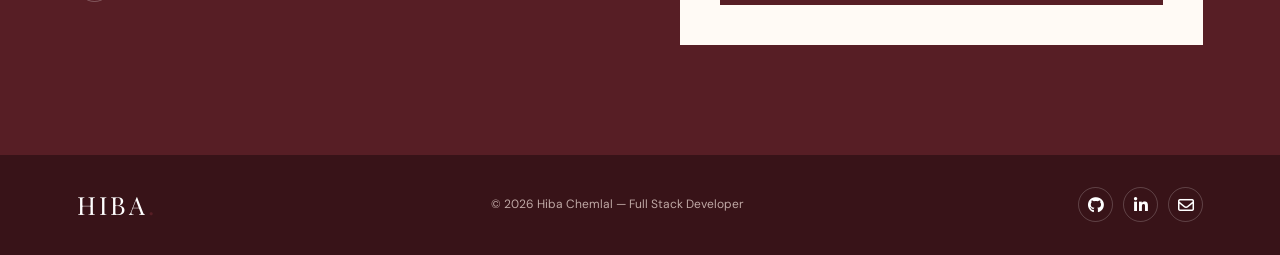
==== commit 33f03827: "Update index.html" ====
--- a/index.html
+++ b/index.html
@@ -873,14 +873,14 @@
         .project-one {
     background-image: url('e-boutique.jpeg'); 
     background-size: cover;
-    background-position: center;
+    background-position: top;
     height:250px;        
 }
 
 .project-two {
     background-image: url('calculator.jpeg'); 
     background-size: cover;
-    background-position: center;
+    background-position: top;
     height:250px;  
 }
 
@@ -894,8 +894,6 @@
 
 
         .project-image::before {
-
-            content: "< / >";
 
             font-family: "Playfair Display", serif;
 
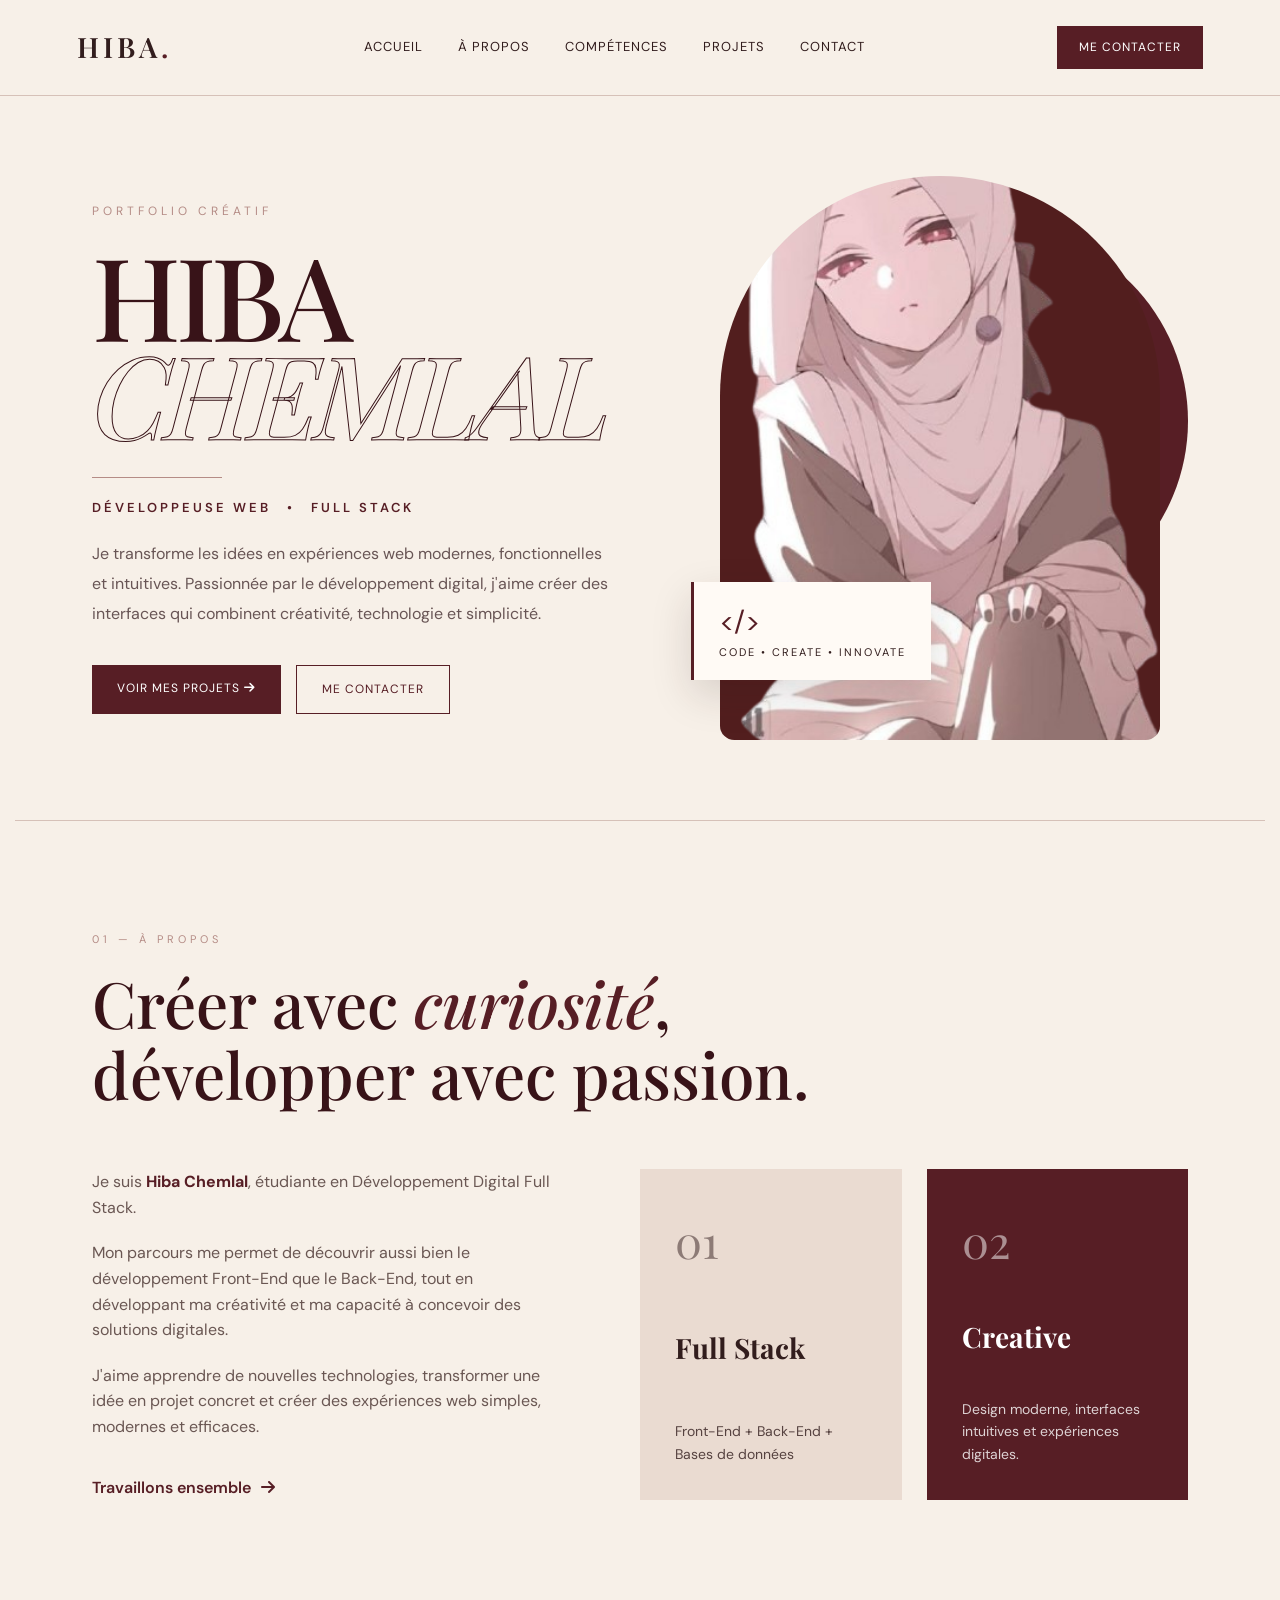
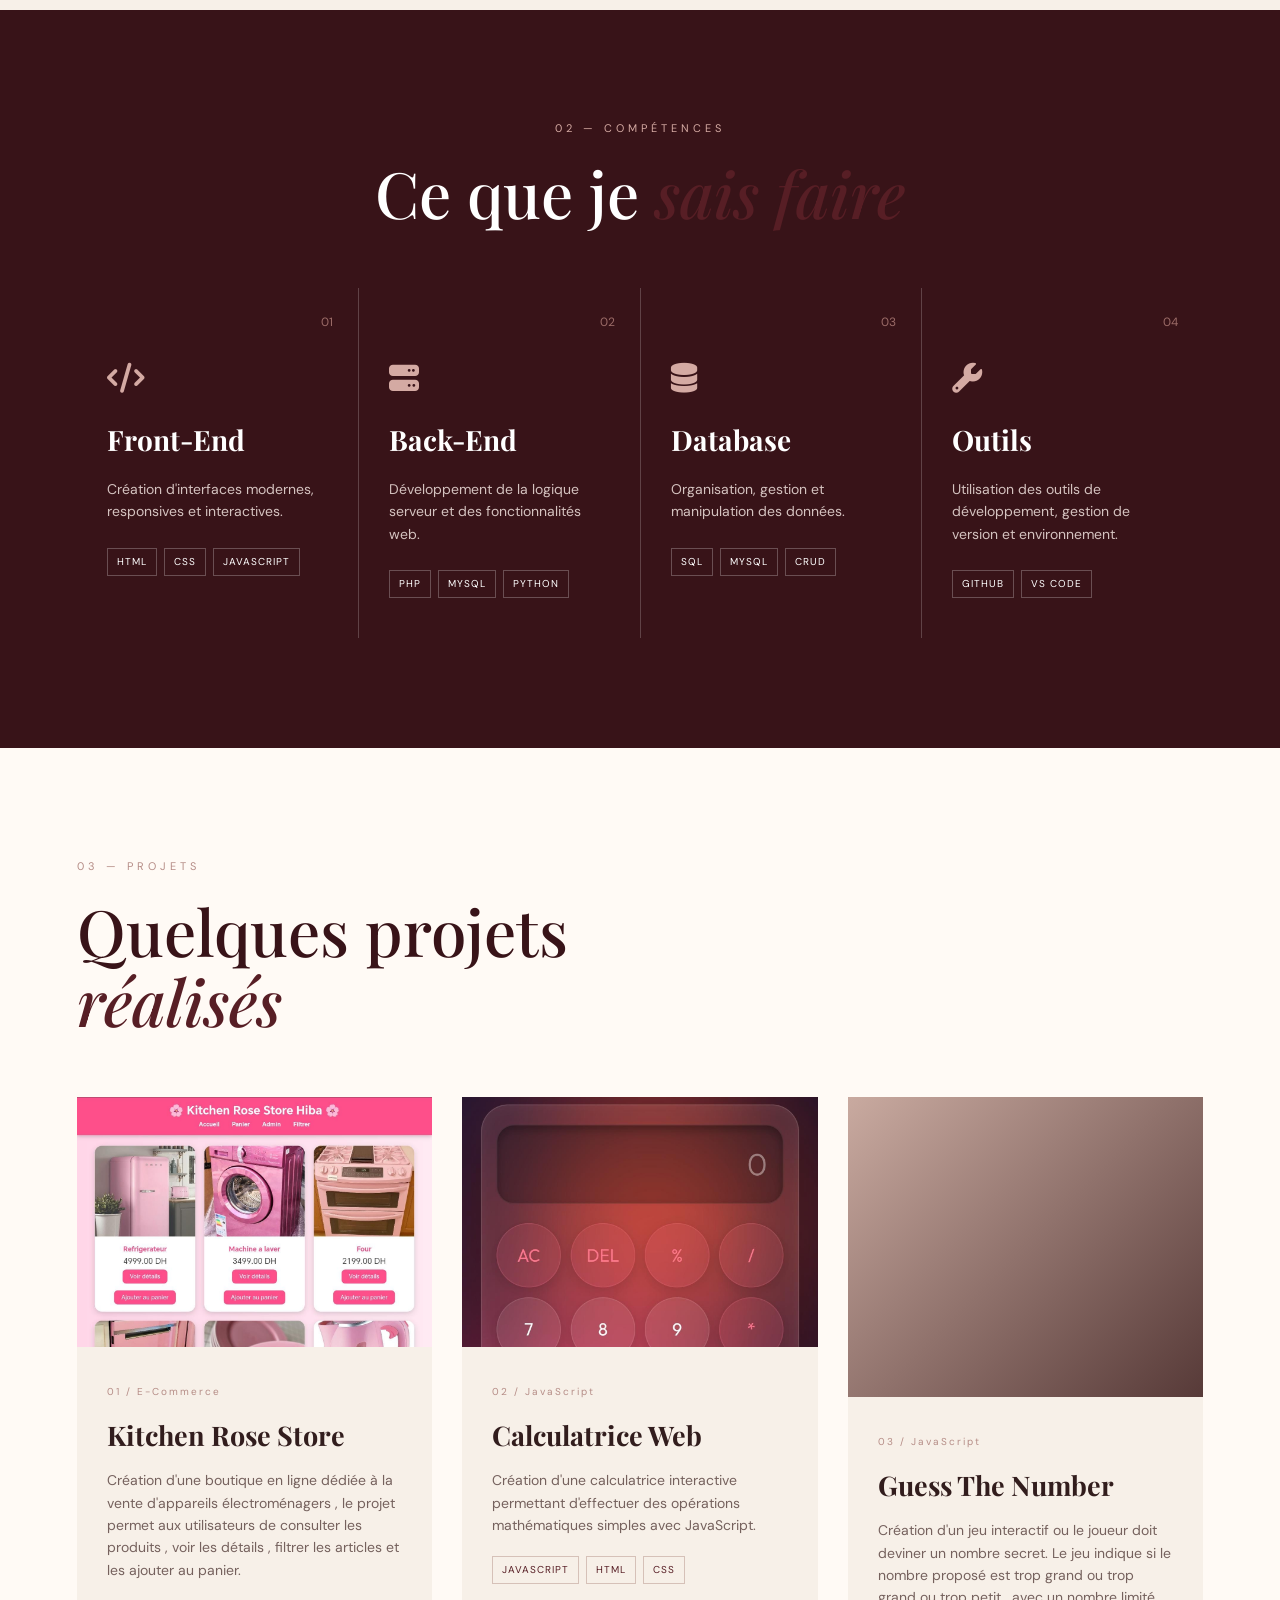
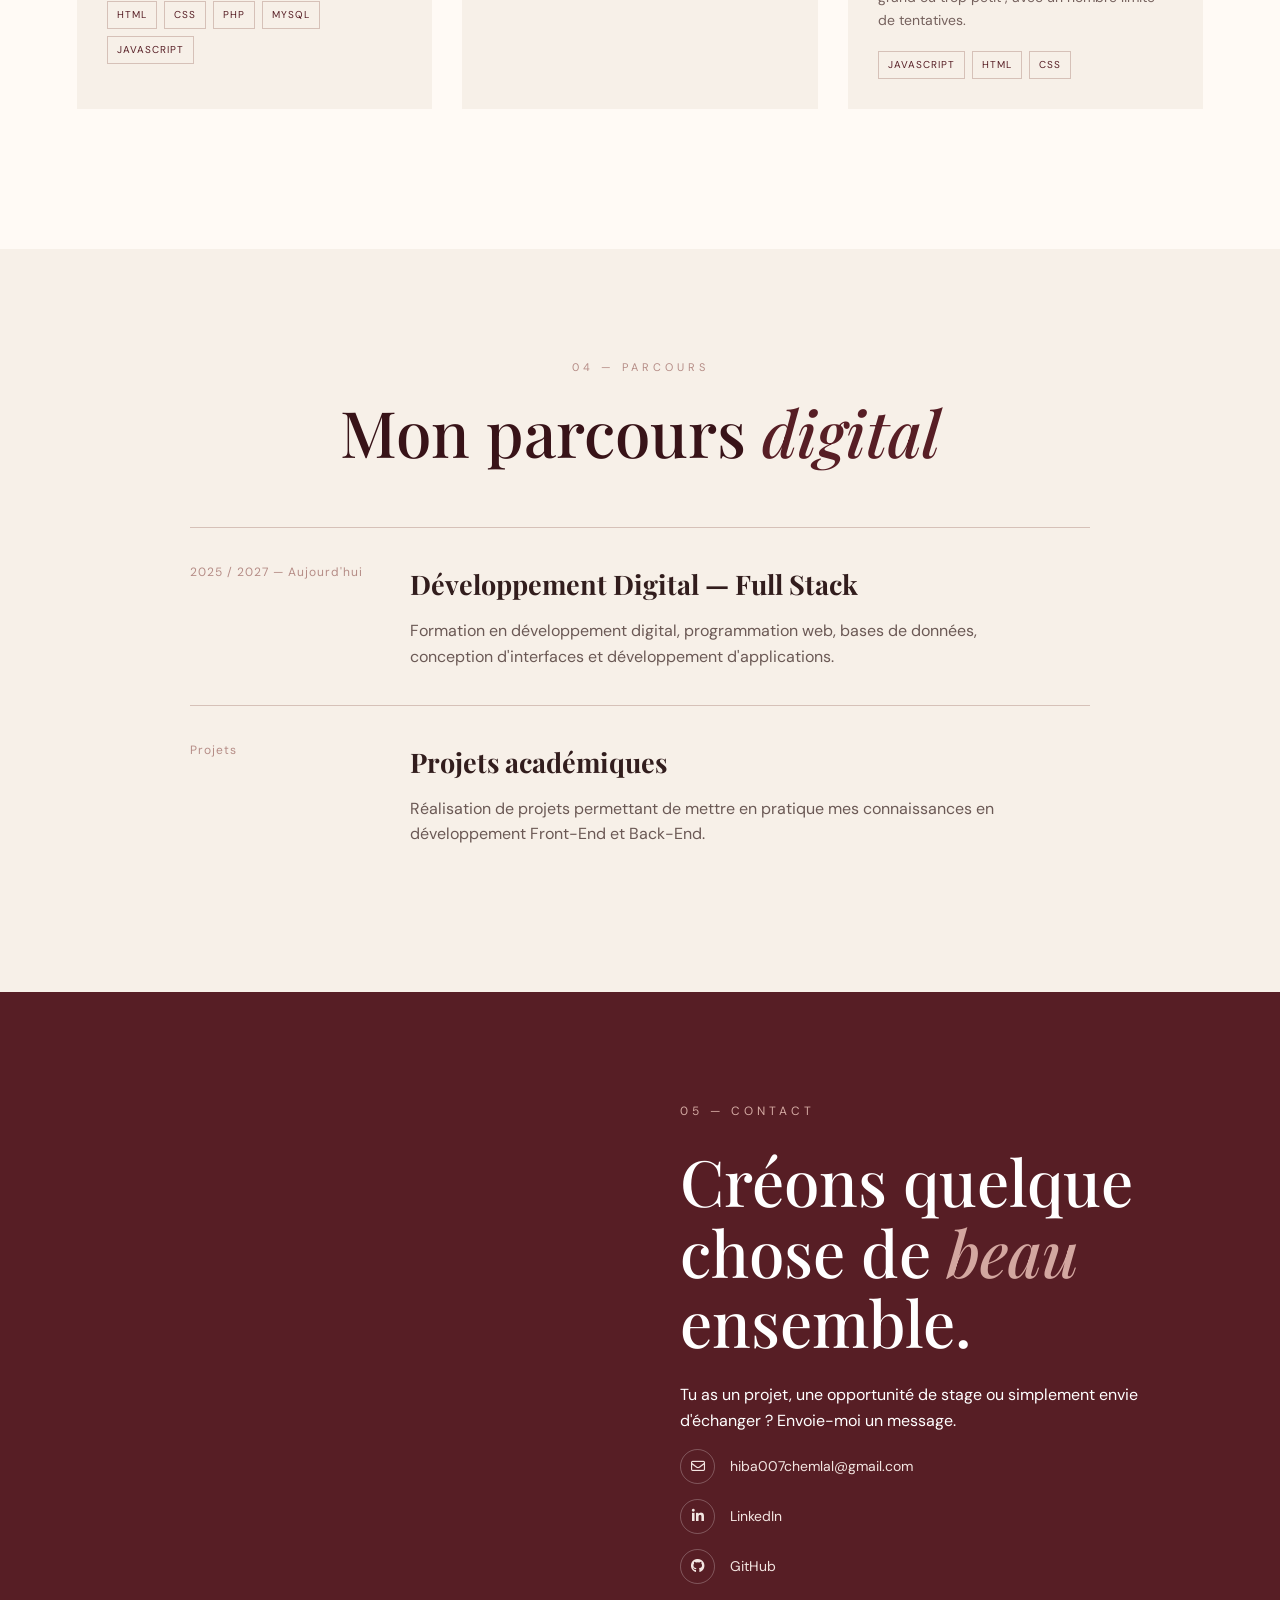
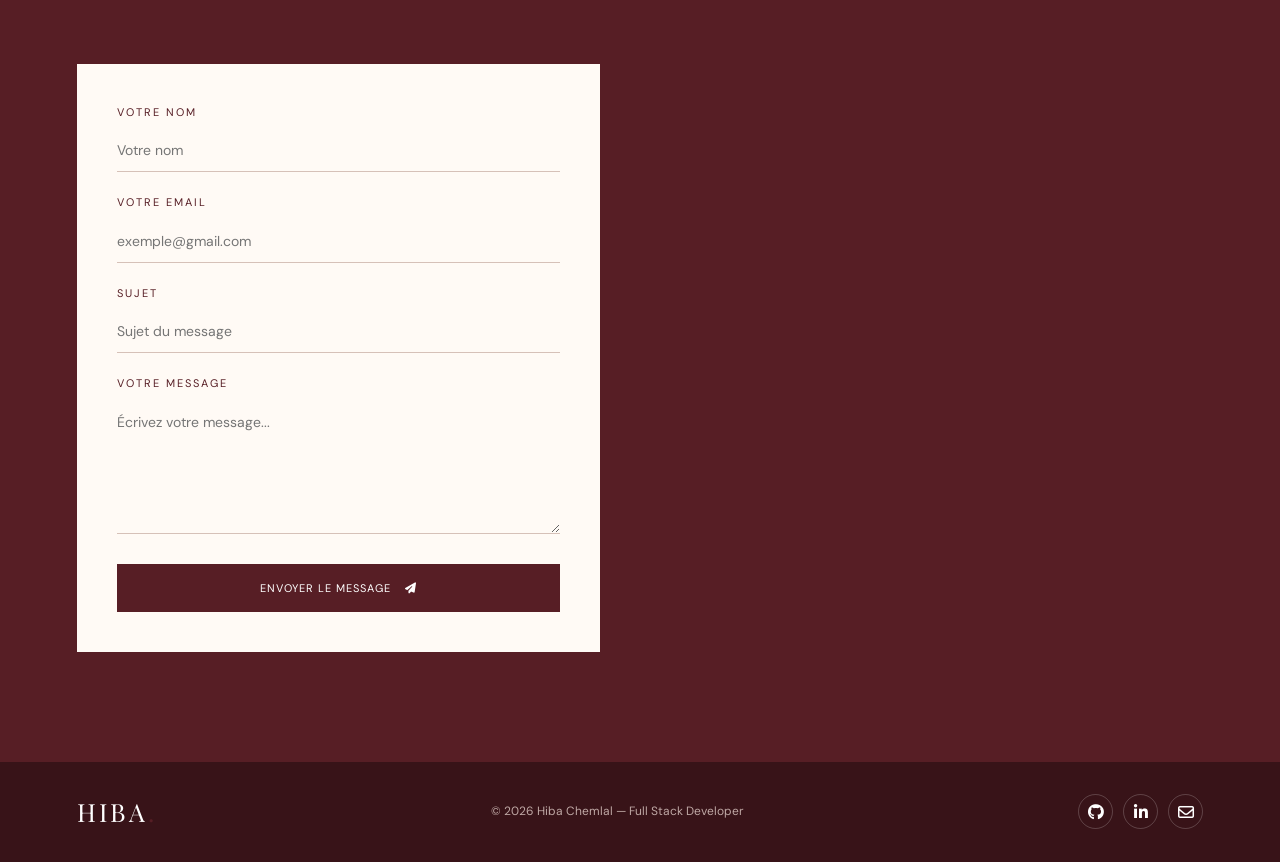
==== commit 5882acdc: "Update index.html" ====
--- a/index.html
+++ b/index.html
@@ -1988,20 +1988,22 @@
             <article class="project-card">
                 <div class="project-image project-three">
                     <div class="project-overlay">
+                         <a href="https://hiba-007-chemlal.github.io/hiba-chemlal-portfolio/jeu1/" target="_blank">
                         <i class="fa-solid fa-arrow-up-right-from-square"></i>
                     </div>
                 </div>
                 <div class="project-info">
-                    <span>03 / UI DESIGN</span>
+                    <span>03 / JavaScript</span>
                     <h3>
-                        Interface moderne
+                        Guess The Number
                     </h3>
                     <p>
-                        Conception d'une interface claire,
-                        moderne et adaptée aux différents écrans.
+                        Création d'un jeu interactif ou le joueur doit deviner un nombre secret. Le jeu indique si le nombre proposé est trop grand ou trop grand ou trop petit , avec un nombre limité de tentatives.
                     </p>
                     <div class="project-tags">
-                        <span>Responsive</span>
+                        <span>JavaScript</span>
+                        <span>HTML</span>
+                        <span>CSS</span>
                     </div>
                 </div>
             </article>
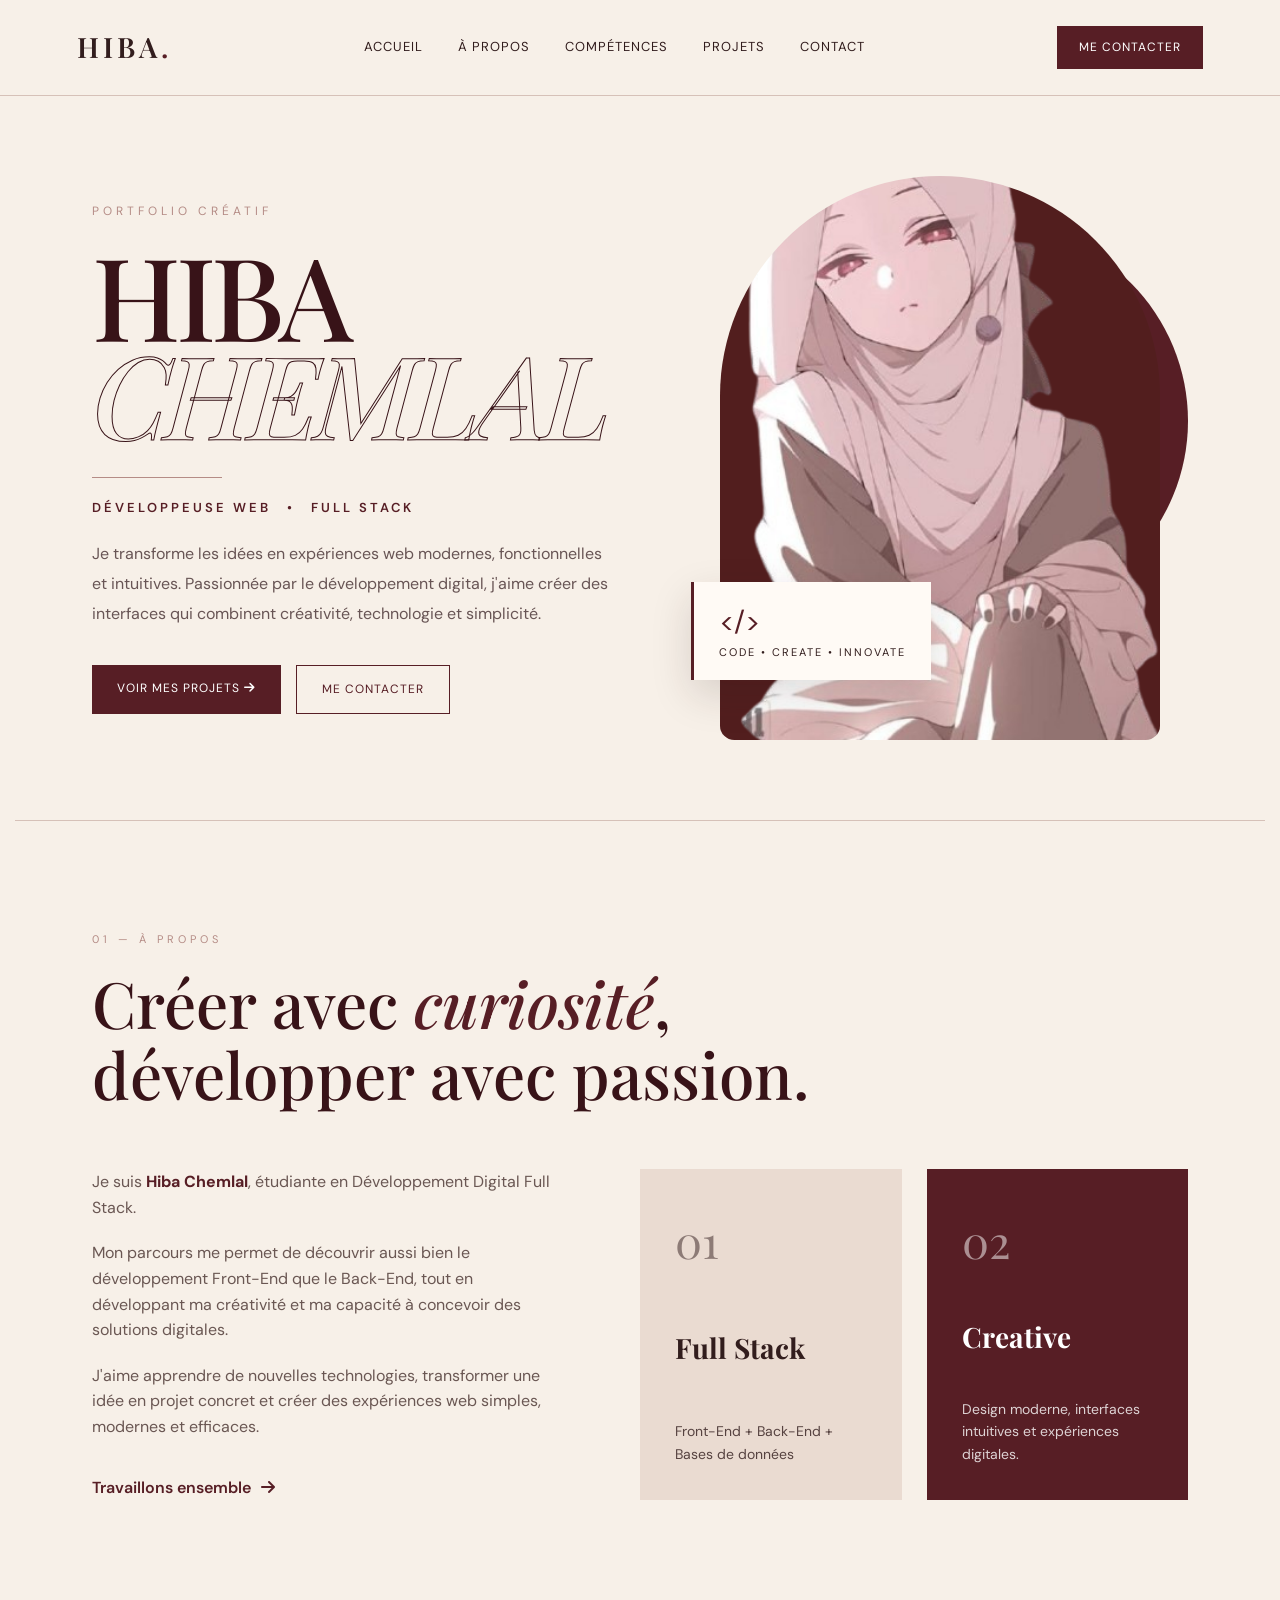
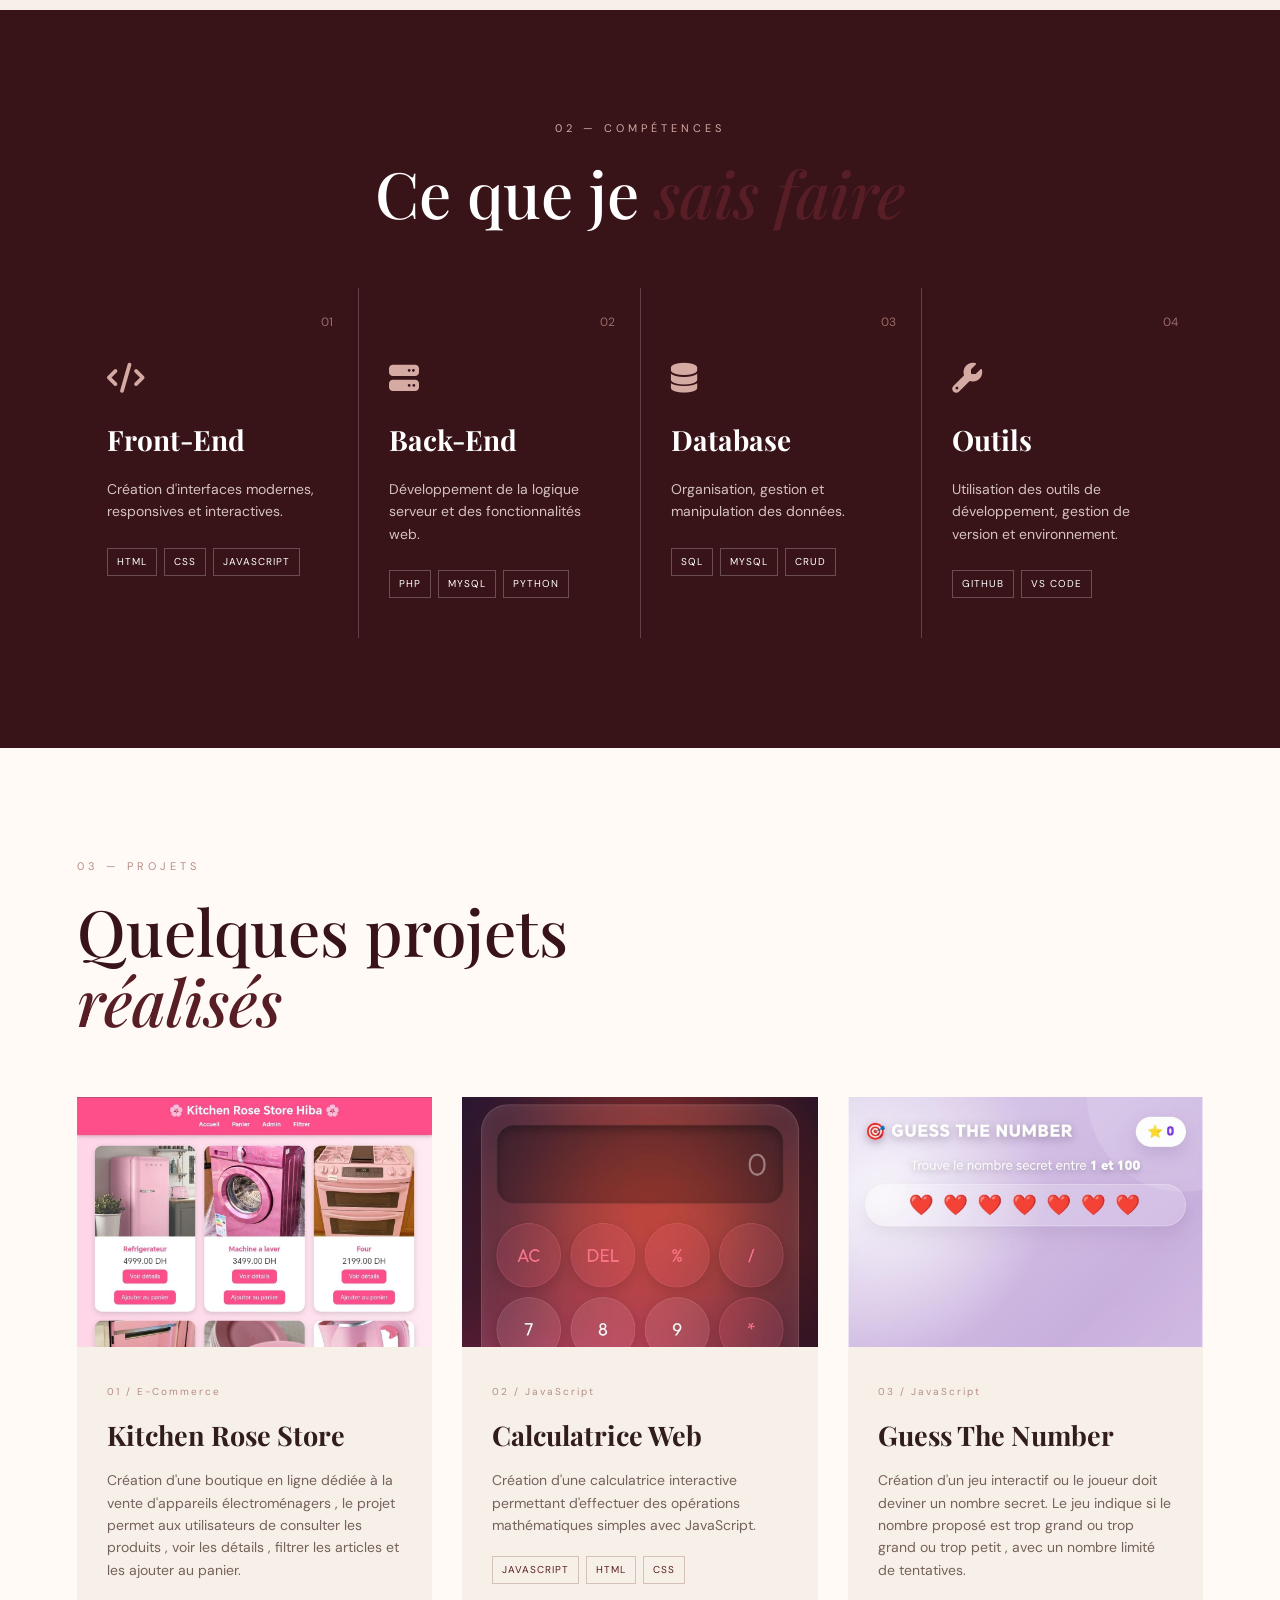
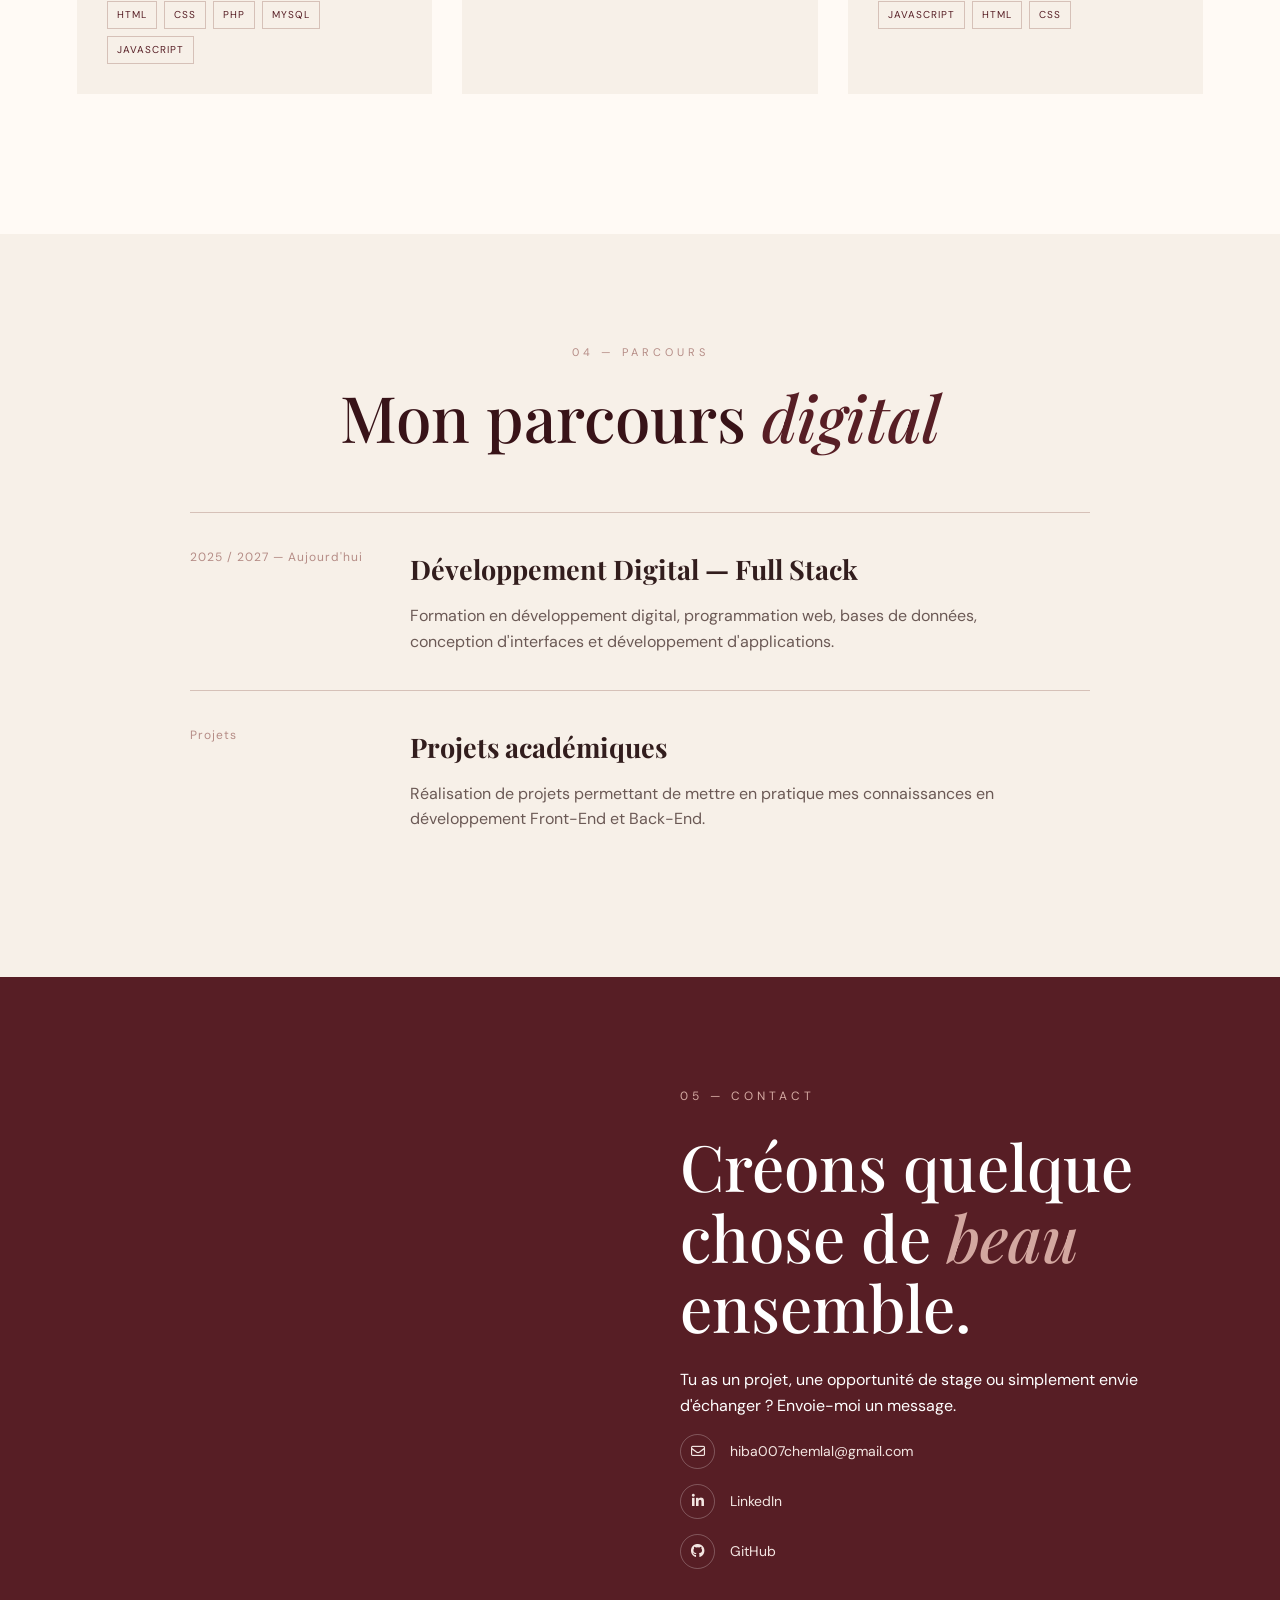
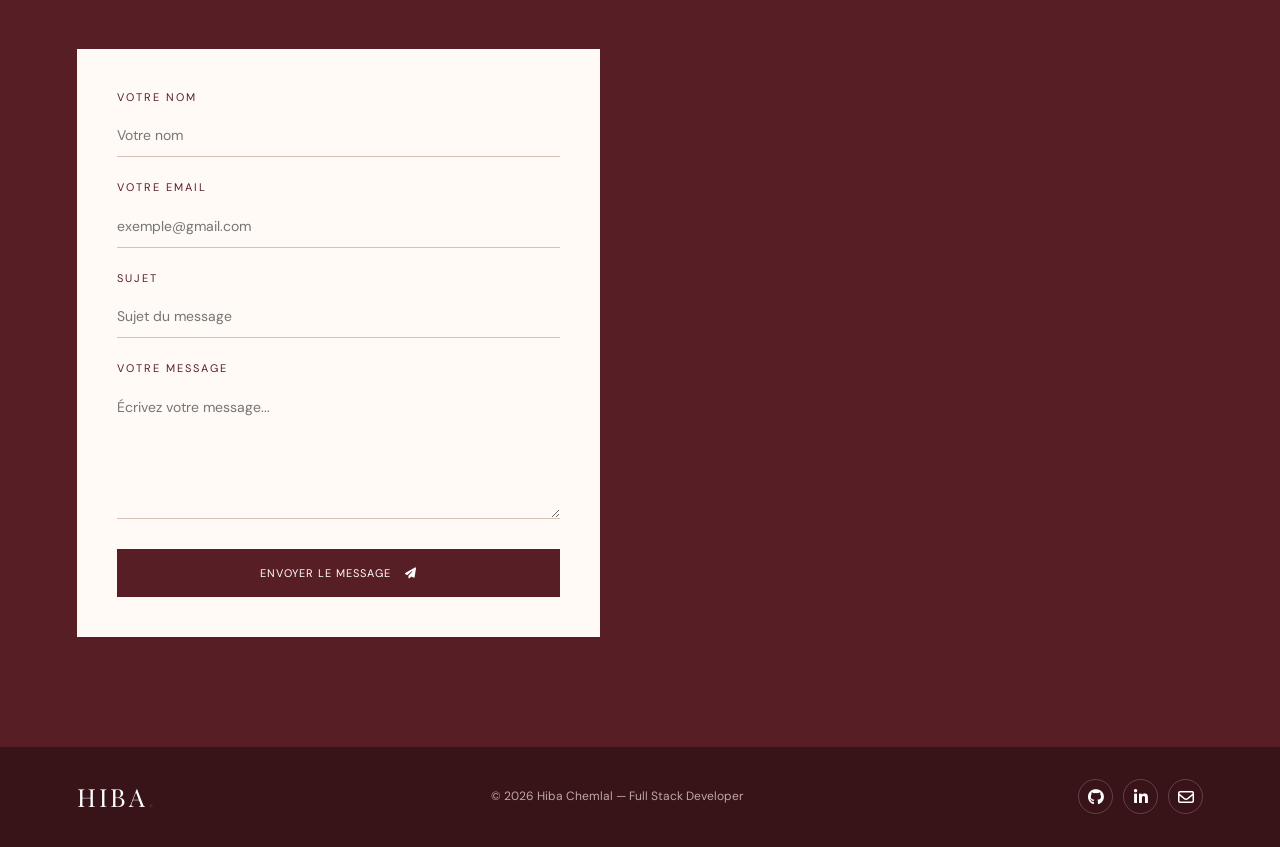
==== commit 0744958c: "Update index.html" ====
--- a/index.html
+++ b/index.html
@@ -885,11 +885,10 @@
 }
 
         .project-three {
-
-            background:
-                linear-gradient(135deg,
-                    #c9aaa0,
-                    #573a38);
+            background-image: url('guess.jpeg');
+            background-size: cover;
+            background-position: top;
+            height: 250px;
         }
 
 
@@ -1988,7 +1987,7 @@
             <article class="project-card">
                 <div class="project-image project-three">
                     <div class="project-overlay">
-                         <a href="https://hiba-007-chemlal.github.io/hiba-chemlal-portfolio/jeu1/" target="_blank">
+                         <a href="https://hiba-007-chemlal.github.io/hiba-chemlal-portfolio/jeu1.html" target="_blank">
                         <i class="fa-solid fa-arrow-up-right-from-square"></i>
                     </div>
                 </div>
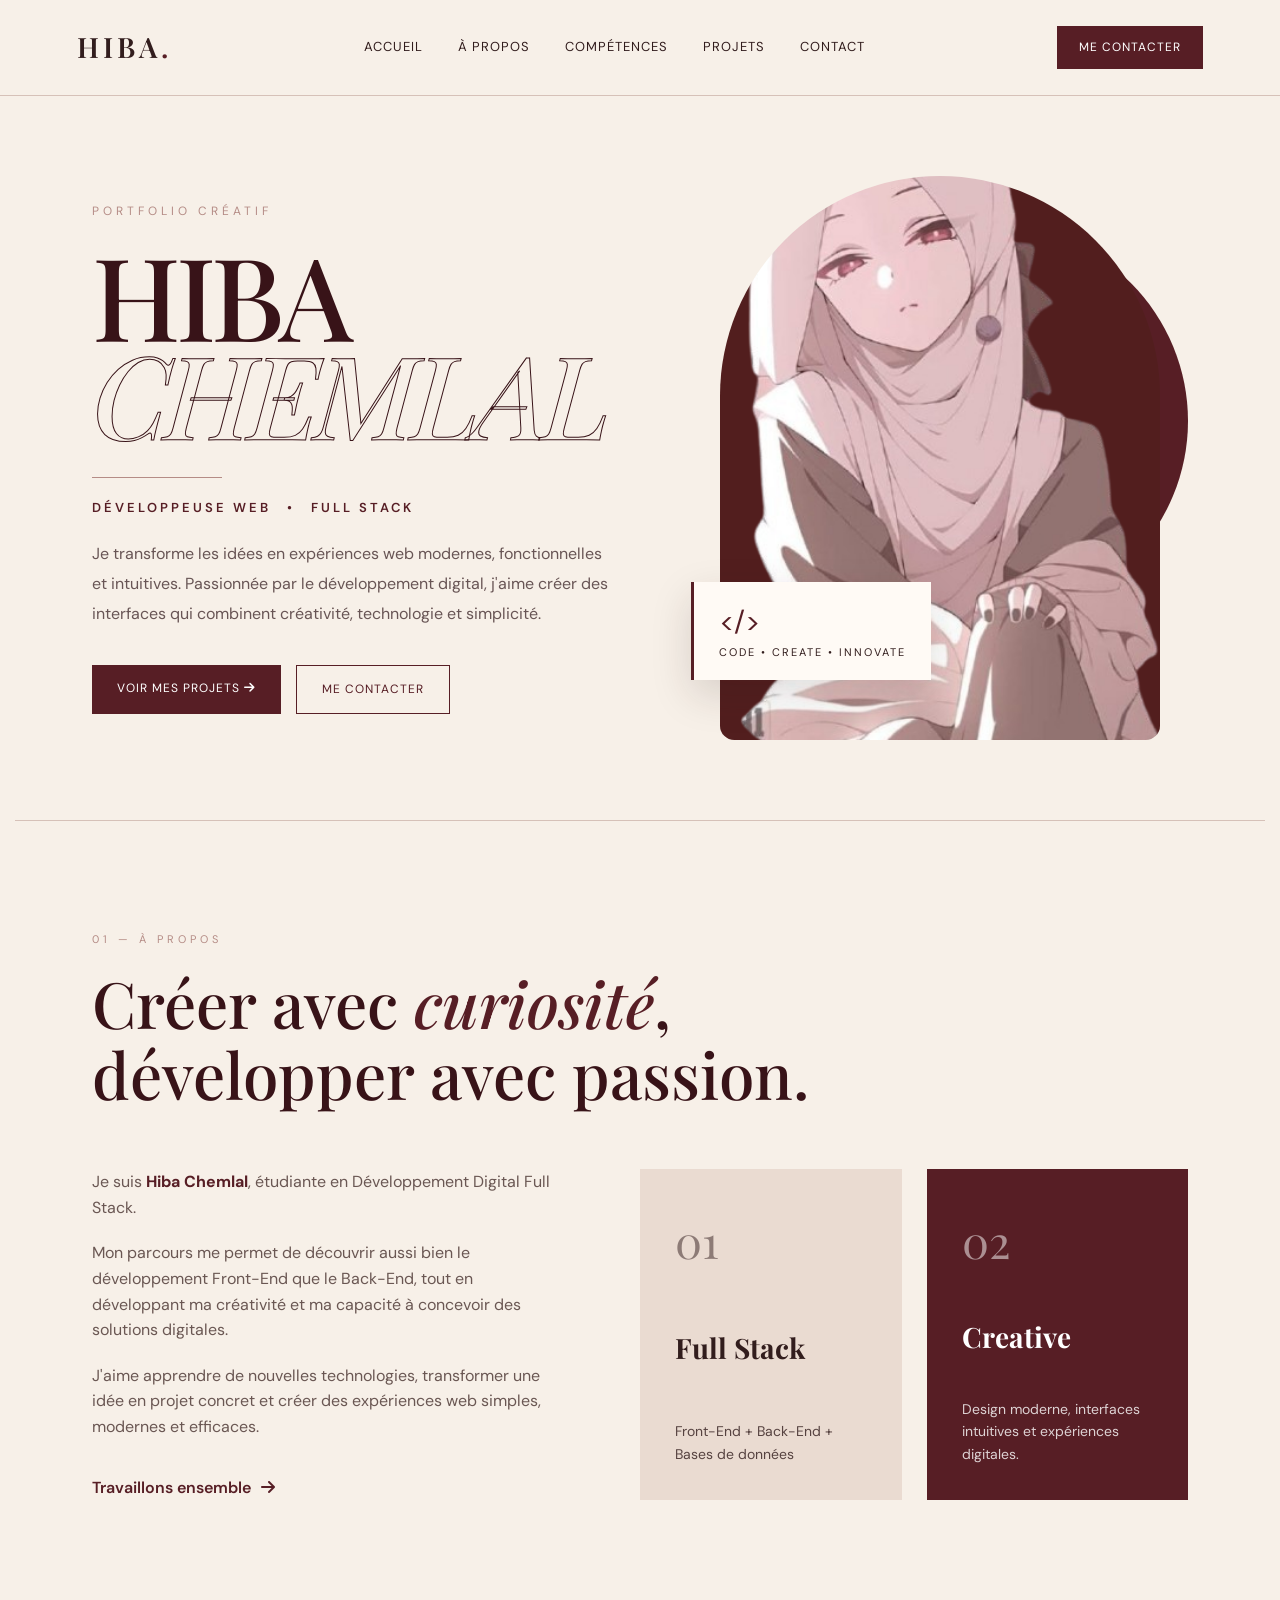
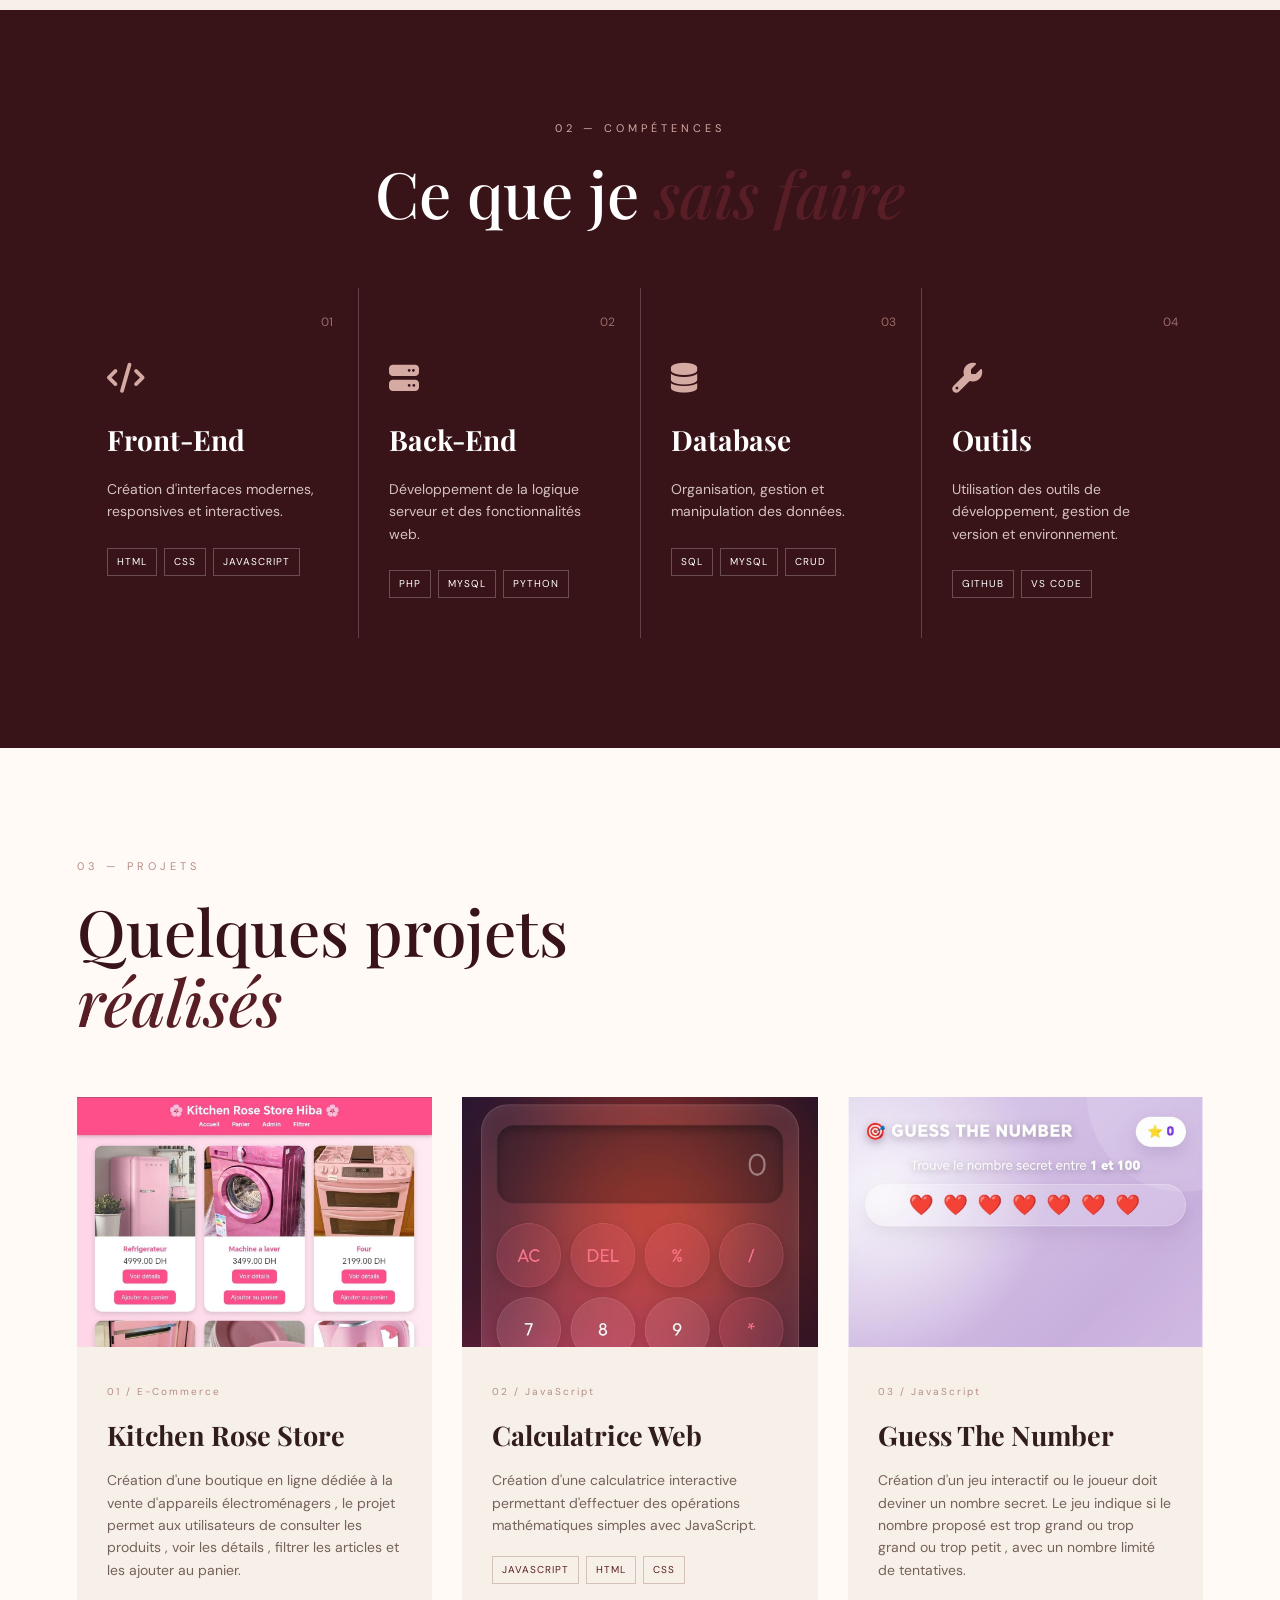
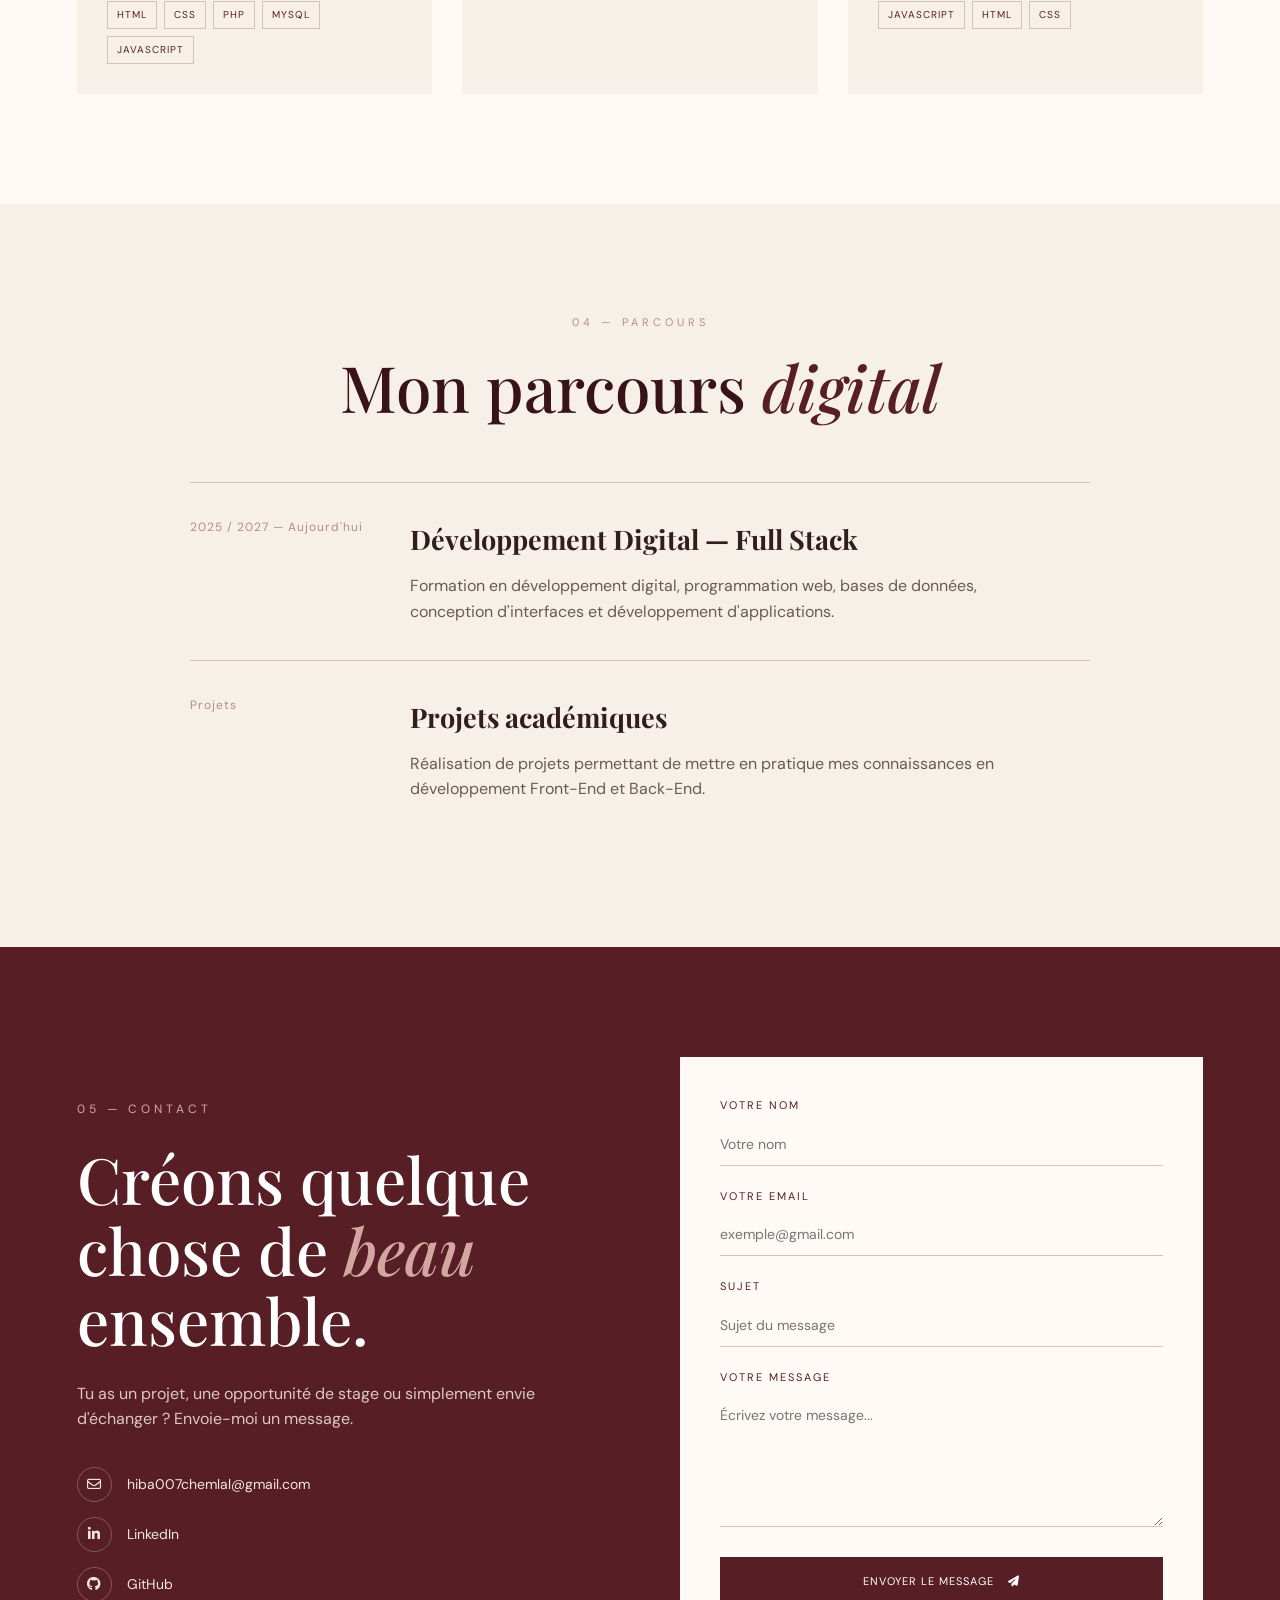
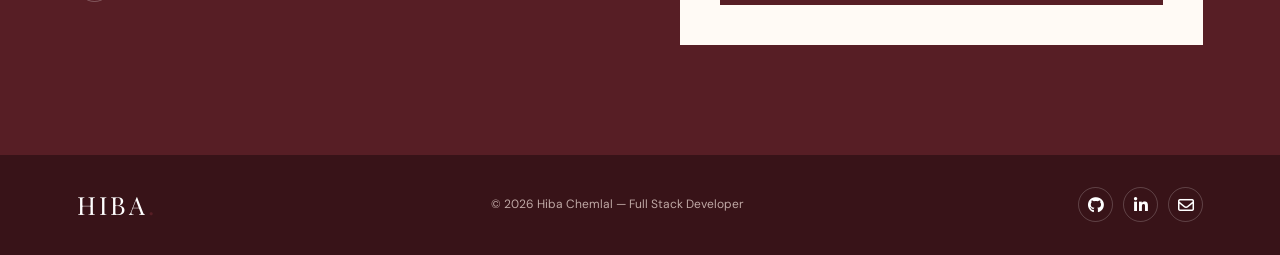
==== commit d3e6d0c2: "Update index.html" ====
--- a/index.html
+++ b/index.html
@@ -1989,6 +1989,7 @@
                     <div class="project-overlay">
                          <a href="https://hiba-007-chemlal.github.io/hiba-chemlal-portfolio/jeu1.html" target="_blank">
                         <i class="fa-solid fa-arrow-up-right-from-square"></i>
+                         </a>     
                     </div>
                 </div>
                 <div class="project-info">
